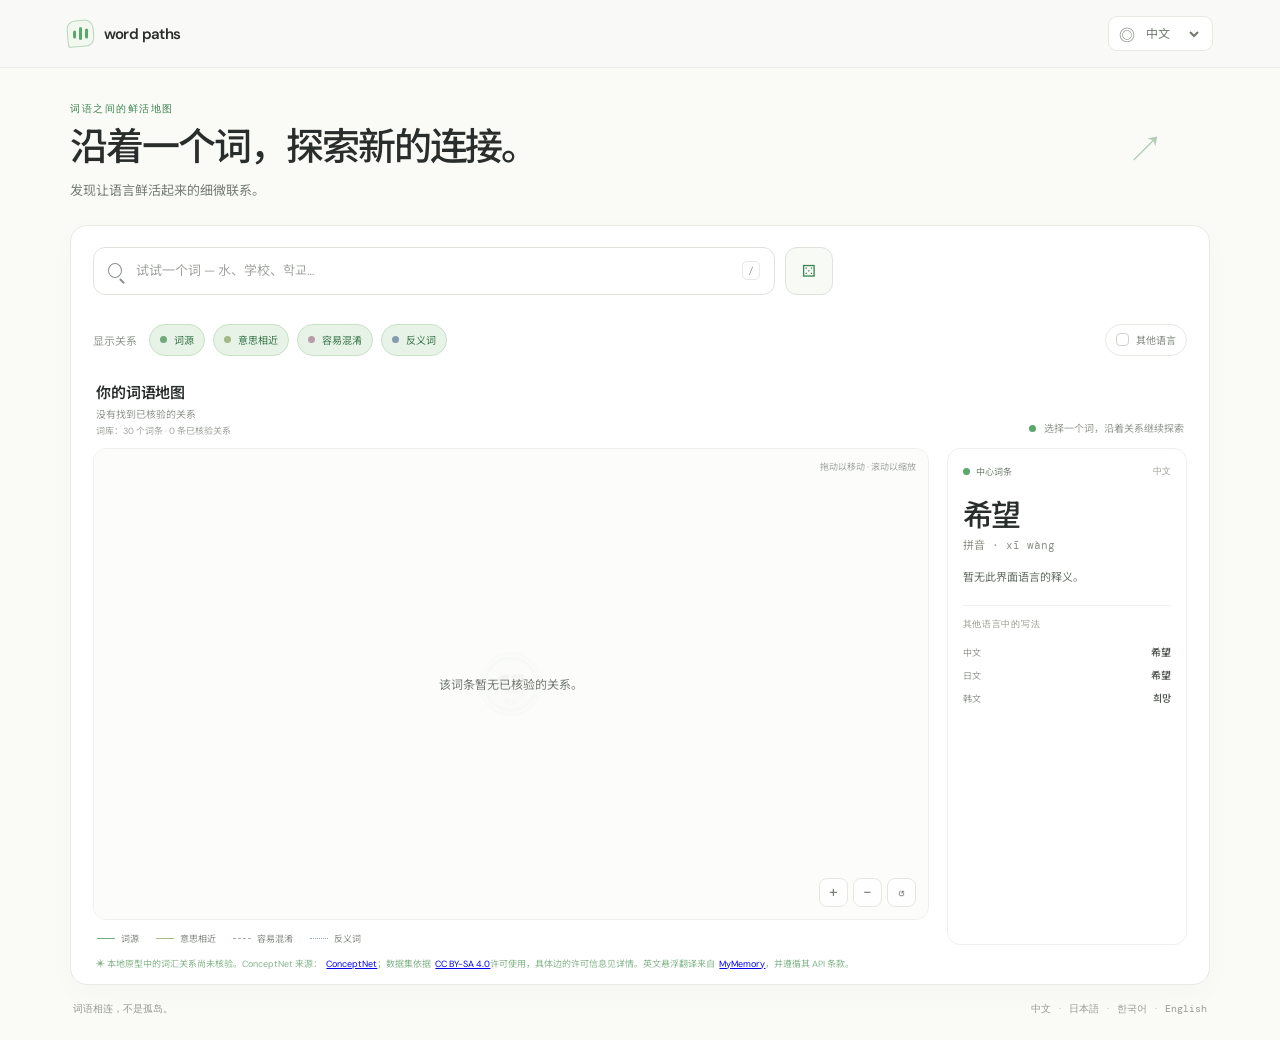
==== word-paths/index.html @ 4e53d181 "feat add demo relationships and enhance development graph functionality" ====
<!doctype html>
<!-- 此文件是 Word Paths 单页应用的 HTML 入口和主界面结构。 -->
<html lang="zh-CN">
  <head>
    <meta charset="utf-8">
    <meta name="viewport" content="width=device-width, initial-scale=1">
    <meta name="theme-color" content="#fafaf7">
    <meta name="description" content="探索中文、日文和韩文词汇之间的关系。">
    <title>Word Paths — 词语关系地图</title>
    <link rel="preconnect" href="https://fonts.googleapis.com">
    <link rel="preconnect" href="https://fonts.gstatic.com" crossorigin>
    <link href="https://fonts.googleapis.com/css2?family=DM+Sans:wght@400;500;600;700&family=DM+Mono:wght@400;500&family=Noto+Sans+JP:wght@400;500;600&family=Noto+Sans+KR:wght@400;500;600&family=Noto+Sans+SC:wght@400;500;600&display=swap" rel="stylesheet">
    <link rel="stylesheet" href="css/styles.css">
    <link rel="stylesheet" href="css/animations.css">
    <script type="module" src="js/app.js"></script>
  </head>
  <body>
    <header class="topbar">
      <a class="brand" href="./" aria-label="Word Paths 首页" data-i18n-attr="aria-label:brand.home">
        <span class="brand-mark" aria-hidden="true"><span></span><span></span><span></span></span>
        <span>word paths</span>
      </a>
      <label class="language-picker">
        <span class="sr-only" data-i18n="language.label">界面语言</span>
        <span class="language-globe" aria-hidden="true">◎</span>
        <select id="language">
          <option value="en">English</option>
          <option value="zh" selected>中文</option>
          <option value="ja">日本語</option>
          <option value="ko">한국어</option>
        </select>
      </label>
    </header>

    <main class="page-shell">
      <section class="welcome">
        <div>
          <p class="eyebrow" data-i18n="welcome.eyebrow">词语之间的鲜活地图</p>
          <h1 data-i18n="welcome.title">沿着一个词，探索新的连接。</h1>
          <p class="welcome-copy" data-i18n="welcome.copy">发现让语言鲜活起来的细微联系。</p>
        </div>
        <span class="welcome-mark" aria-hidden="true">↗</span>
      </section>

      <section class="explorer" aria-label="词汇探索" data-i18n-attr="aria-label:explorer.label">
        <p id="development-notice" class="development-notice" role="status" hidden></p>
        <div class="explorer-tools">
          <form id="search-form" class="search-row" role="search">
            <label class="search-box">
              <span class="search-icon" aria-hidden="true"></span>
              <span class="sr-only" data-i18n="search.label">搜索中文、日文和韩文词汇</span>
              <input id="search" type="search" placeholder="试试一个词 — 水、学校、학교…" data-i18n-attr="placeholder:search.placeholder" autocomplete="off" aria-controls="search-candidates" aria-autocomplete="list">
              <kbd>/</kbd>
            </label>
            <button class="random-button" id="random" type="button" aria-label="随机探索一个词" title="随机探索一个词" data-i18n-attr="aria-label:search.random" data-i18n-title="search.random">
              <span aria-hidden="true">⚄</span>
            </button>
          </form>
          <p id="search-message" class="search-message" aria-live="polite"></p>
          <div id="search-candidates" class="search-candidates" role="listbox" aria-label="匹配的词条" data-i18n-attr="aria-label:search.candidates" hidden></div>

          <div class="filter-row" role="group" aria-label="关系筛选" data-i18n-attr="aria-label:filters.label">
            <span class="filter-label" data-i18n="filters.label">显示关系</span>
            <button class="filter-chip" type="button" data-filter="origin" aria-pressed="true"><i class="filter-dot origin-dot"></i><span data-i18n="filter.origin">词源</span></button>
            <button class="filter-chip" type="button" data-filter="similar" aria-pressed="true"><i class="filter-dot similar-dot"></i><span data-i18n="filter.similar">意思相近</span></button>
            <button class="filter-chip" type="button" data-filter="confusable" aria-pressed="true"><i class="filter-dot confusable-dot"></i><span data-i18n="filter.confusable">容易混淆</span></button>
            <button class="filter-chip" type="button" data-filter="antonym" aria-pressed="true"><i class="filter-dot antonym-dot"></i><span data-i18n="filter.antonym">反义词</span></button>
            <button class="filter-chip other-filter" id="other-languages" type="button" aria-pressed="false"><span class="filter-check" aria-hidden="true"></span><span data-i18n="filter.otherLanguages">其他语言</span></button>
          </div>
        </div>

        <div class="graph-heading">
          <div>
            <h2 data-i18n="graph.title">你的词语地图</h2>
            <p id="result-count" aria-live="polite">正在加载词条…</p>
            <p id="dataset-stats" class="dataset-stats" aria-live="polite"></p>
          </div>
          <p class="graph-instruction"><span class="instruction-dot"></span> <span data-i18n="graph.instruction">选择一个词，沿着关系继续探索</span></p>
        </div>

        <div class="workspace">
          <div class="graph-column">
            <div class="graph-frame">
              <div id="graph" class="graph" role="region" aria-label="交互式词汇关系图" data-i18n-attr="aria-label:graph.label"></div>
              <div id="graph-message" class="graph-message" role="status" hidden></div>
              <div class="graph-controls" aria-label="关系图控制" data-i18n-attr="aria-label:graph.controls">
                <button id="zoom-in" type="button" aria-label="放大" data-i18n-attr="aria-label:graph.zoomIn">+</button>
                <button id="zoom-out" type="button" aria-label="缩小" data-i18n-attr="aria-label:graph.zoomOut">−</button>
                <button id="zoom-reset" type="button" aria-label="重置关系图视图" data-i18n-attr="aria-label:graph.reset">↺</button>
              </div>
              <span class="drag-hint" data-i18n="graph.dragHint">拖动以移动 · 滚动以缩放</span>
            </div>
            <div class="legend" aria-label="关系图例" data-i18n-attr="aria-label:legend.label">
              <span><i class="legend-line origin-line"></i><span data-i18n="filter.origin">词源</span></span>
              <span><i class="legend-line similar-line"></i><span data-i18n="filter.similar">意思相近</span></span>
              <span><i class="legend-line confusable-line"></i><span data-i18n="filter.confusable">容易混淆</span></span>
              <span><i class="legend-line antonym-line"></i><span data-i18n="filter.antonym">反义词</span></span>
            </div>
          </div>

          <aside class="details-panel" id="details" aria-live="polite" aria-label="词条详情" data-i18n-attr="aria-label:details.panel"></aside>
        </div>
        <p class="dataset-note"><span data-i18n="dataset.prefix">✳ 本地原型中的词汇关系尚未核验。ConceptNet 来源：</span><a href="https://conceptnet.io/" target="_blank" rel="noreferrer" data-i18n="dataset.conceptnet">ConceptNet</a><span data-i18n="dataset.licensePrefix">；数据集依据</span><a href="https://creativecommons.org/licenses/by-sa/4.0/" target="_blank" rel="noreferrer" data-i18n="dataset.license">CC BY-SA 4.0</a><span data-i18n="dataset.licenseSuffix">许可使用，具体边的许可信息见详情。英文悬浮翻译来自</span><a href="https://mymemory.translated.net/terms-and-conditions" target="_blank" rel="noreferrer" data-i18n="dataset.mymemory">MyMemory</a><span data-i18n="dataset.suffix">，并遵循其 API 条款。</span></p>
      </section>

      <footer class="page-footer">
        <span data-i18n="footer">词语相连，不是孤岛。</span>
        <span>中文 <i>·</i> 日本語 <i>·</i> 한국어 <i>·</i> English</span>
      </footer>
    </main>
  </body>
</html>
---- word-paths/css/styles.css ----
/* 此文件定义 Word Paths 界面布局、颜色、响应式样式和无障碍状态。 */
:root {
  color-scheme: light;
  --paper: #fafaf7;
  --surface: #fff;
  --ink: #292d2b;
  --muted: #858a84;
  --line: #e8e9e3;
  --green: #58a86b;
  --green-dark: #39844e;
  --pale-green: #e7f3e7;
  --gray: #e8e9e3;
  font-family: "DM Sans", "Noto Sans SC", "Noto Sans JP", "Noto Sans KR", sans-serif;
  font-synthesis: none;
}

* { box-sizing: border-box; }

body {
  min-width: 340px;
  margin: 0;
  background: var(--paper);
  color: var(--ink);
}

button, input, select { font: inherit; }
button, select { color: inherit; }
button { -webkit-tap-highlight-color: transparent; }

.topbar {
  height: 68px;
  padding: 0 max(5.2%, calc((100% - 1320px) / 2));
  display: flex;
  align-items: center;
  justify-content: space-between;
  border-bottom: 1px solid #edeee8;
  background: rgba(250, 250, 247, .88);
}

.brand {
  display: inline-flex;
  align-items: center;
  gap: 10px;
  color: var(--ink);
  text-decoration: none;
  font-size: 15px;
  font-weight: 600;
  letter-spacing: -.04em;
}

.brand-mark {
  position: relative;
  width: 27px;
  height: 27px;
  display: flex;
  align-items: center;
  justify-content: center;
  gap: 3px;
  border: 1px solid #b9d7bc;
  border-radius: 9px 9px 9px 3px;
  background: #f2f7f0;
  transform: rotate(-5deg);
}

.brand-mark span { width: 3px; border-radius: 4px; background: var(--green); transform: rotate(5deg); }
.brand-mark span:nth-child(1) { height: 8px; }
.brand-mark span:nth-child(2) { height: 13px; }
.brand-mark span:nth-child(3) { height: 10px; }

.language-picker {
  display: flex;
  height: 35px;
  align-items: center;
  gap: 7px;
  padding: 0 10px;
  border: 1px solid var(--line);
  border-radius: 9px;
  background: var(--surface);
  color: #727970;
}

.language-globe { font-size: 16px; }
.language-picker select { border: 0; outline: 0; background: transparent; font-size: 12px; cursor: pointer; }
.page-shell { width: min(1260px, 89%); margin: 0 auto; }

.welcome {
  display: flex;
  justify-content: space-between;
  align-items: center;
  padding: 34px 0 26px;
}

.eyebrow {
  margin: 0 0 9px;
  color: var(--green-dark);
  font: 500 10px "DM Mono", monospace;
  letter-spacing: .15em;
}

.welcome h1 {
  margin: 0;
  font-size: clamp(27px, 3.4vw, 38px);
  font-weight: 500;
  letter-spacing: -.055em;
  line-height: 1.2;
}

.welcome-copy { margin: 9px 0 0; color: #777e77; font-size: 13px; }
.welcome-mark { padding-right: 4%; color: #b4cdb5; font: 300 37px Georgia, serif; }

.explorer {
  padding: 21px 22px 14px;
  border: 1px solid #e9eae4;
  border-radius: 17px;
  background: var(--surface);
  box-shadow: 0 8px 30px rgba(40, 55, 42, .025);
}

.explorer-tools { max-width: 100%; }
.search-row { display: flex; max-width: 740px; gap: 10px; }
.search-box {
  display: flex;
  flex: 1;
  min-width: 0;
  height: 48px;
  align-items: center;
  gap: 12px;
  padding: 0 14px;
  border: 1px solid #dfe3dc;
  border-radius: 12px;
  background: #fff;
  transition: border-color .18s ease, box-shadow .18s ease;
}

.search-box:focus-within { border-color: #9fc8a4; box-shadow: 0 0 0 3px rgba(88, 168, 107, .09); }
.search-icon { width: 15px; height: 15px; position: relative; border: 1.7px solid #899189; border-radius: 50%; }
.search-icon::after { position: absolute; width: 6px; height: 1.7px; right: -5px; bottom: -3px; background: #899189; content: ""; transform: rotate(45deg); transform-origin: left center; }
.search-box input { width: 100%; min-width: 0; border: 0; outline: 0; background: transparent; color: var(--ink); font-size: 13px; }
.search-box input::placeholder { color: #a1a59f; }
.search-box kbd { padding: 2px 5px; border: 1px solid #e7e9e3; border-radius: 5px; color: #969b93; font: 10px "DM Mono", monospace; }

.random-button {
  width: 48px;
  height: 48px;
  display: grid;
  flex: 0 0 48px;
  place-items: center;
  border: 1px solid #dfe3dc;
  border-radius: 12px;
  background: #f8faf6;
  color: var(--green-dark);
  cursor: pointer;
  font-size: 21px;
}

.random-button:hover { border-color: #abd2ad; background: #eff7ed; }
.random-button:active { transform: scale(.94); }
.search-message { min-height: 16px; margin: 5px 0 8px 3px; color: #777e77; font-size: 10px; }
.search-message.is-error { color: #a65a50; }
.search-candidates { max-width: 740px; display: grid; gap: 5px; margin: 0 0 10px; }
.search-candidates[hidden] { display: none; }
.search-candidate {
  display: flex;
  justify-content: space-between;
  align-items: center;
  gap: 14px;
  width: 100%;
  padding: 9px 12px;
  border: 1px solid #e8e9e3;
  border-radius: 9px;
  background: #fff;
  text-align: left;
  cursor: pointer;
}
.search-candidate:hover, .search-candidate:focus-visible { border-color: #abd2ad; background: #f7fbf5; }
.search-candidate-word { color: var(--ink); font-size: 13px; }
.search-candidate-language { color: #777e77; font-size: 11px; }

.filter-row { display: flex; flex-wrap: wrap; align-items: center; gap: 8px; }
.filter-label { margin-right: 4px; color: #92978f; font-size: 11px; }
.filter-chip {
  min-height: 32px;
  display: inline-flex;
  align-items: center;
  gap: 7px;
  padding: 0 10px;
  border: 1px solid #e8e9e3;
  border-radius: 20px;
  background: #fff;
  color: #717871;
  cursor: pointer;
  font-size: 10px;
  transition: color .16s ease, background .16s ease, border-color .16s ease, transform .16s ease;
}

.filter-chip:hover { border-color: #cddbcf; }
.filter-chip:active { transform: scale(.97); }
.filter-chip[aria-pressed="true"] { border-color: #c8e1c9; background: var(--pale-green); color: #39764a; }
.filter-dot { width: 7px; height: 7px; border-radius: 50%; }
.origin-dot { background: #70a97b; }
.similar-dot { background: #a5b985; }
.confusable-dot { background: #b99ca8; }
.antonym-dot { background: #839bb5; }
.other-filter { margin-left: auto; color: #858b83; }
.filter-check { width: 13px; height: 13px; border: 1px solid #cfd4cc; border-radius: 4px; background: white; }
.other-filter[aria-pressed="true"] .filter-check { border-color: var(--green); background: var(--green); box-shadow: inset 0 0 0 3px white; }

.graph-heading { display: flex; justify-content: space-between; align-items: end; margin: 25px 3px 11px; }
.graph-heading h2 { margin: 0 0 3px; font-size: 15px; font-weight: 600; letter-spacing: -.02em; }
.graph-heading p { margin: 0; color: #92978f; font-size: 10px; }
.graph-heading .dataset-stats { margin-top: 3px; color: #a0a59e; font-size: 9px; }
.development-notice {
  margin: 0 0 12px;
  padding: 9px 12px;
  border: 1px solid #e6c982;
  border-radius: 8px;
  background: #fff8e6;
  color: #765a16;
  font-size: 12px;
}
.graph-instruction { padding-bottom: 2px; }
.instruction-dot { width: 7px; height: 7px; display: inline-block; margin-right: 5px; border-radius: 50%; background: var(--green); }

.workspace { display: grid; grid-template-columns: minmax(0, 1fr) 240px; gap: 18px; }
.graph-column { min-width: 0; }
.graph-frame {
  position: relative;
  min-height: 470px;
  overflow: hidden;
  border: 1px solid #eff0eb;
  border-radius: 13px;
  background-color: #fcfcfa;
  background-image: radial-gradient(#e5e8e1 .7px, transparent .7px);
  background-size: 21px 21px;
}

.graph { width: 100%; height: 470px; }
.graph svg { width: 100%; height: 100%; display: block; overflow: hidden; touch-action: none; }
.graph-content { transform-origin: 0 0; }
.graph-edge { fill: none; stroke: #d0d8cf; stroke-width: 1.5; vector-effect: non-scaling-stroke; }
.graph-edge.edge-origin { stroke: #78ad81; }
.graph-edge.edge-similar { stroke: #a9ba8e; }
.graph-edge.edge-confusable { stroke: #bba6af; stroke-dasharray: 4 4; }
.graph-edge.edge-antonym { stroke: #92a6ba; stroke-dasharray: 2 4; }
.graph-edge.edge-unclassified { stroke: #92978f; stroke-dasharray: 1 4; }
.graph-edge.is-active { stroke: #58a86b; stroke-width: 2.4; }
.edge-label { fill: #929990; font: 11px "DM Sans", "Noto Sans SC", sans-serif; text-anchor: middle; }
.graph-node { cursor: pointer; outline: none; }
.node-halo { fill: transparent; stroke: transparent; stroke-width: 1.5; }
.node-core { fill: #fff; stroke: #d9ded7; stroke-width: 1.3; }
.graph-node.is-center .node-core { fill: var(--pale-green); stroke: #75b480; stroke-width: 1.7; }
.graph-node:hover .node-halo, .graph-node.is-connected .node-halo { fill: rgba(88, 168, 107, .07); stroke: #bfd7bf; }
.graph-node.is-center .node-halo { fill: rgba(88, 168, 107, .11); stroke: #abd0ac; }
.graph-node:focus-visible .node-halo { stroke: #58a86b; stroke-width: 2; }
.node-label { fill: #303631; font: 500 17px "DM Sans", "Noto Sans SC", "Noto Sans JP", "Noto Sans KR", sans-serif; text-anchor: middle; dominant-baseline: central; pointer-events: none; }
.node-pinyin { fill: #858e84; font: 11px "DM Sans", sans-serif; text-anchor: middle; pointer-events: none; }
.node-language { fill: #858e84; font: 8px "DM Sans", "Noto Sans SC", "Noto Sans JP", "Noto Sans KR", sans-serif; text-anchor: middle; pointer-events: none; }
.node-alternates { font-size: 8px; }
.node-center-dot { fill: #58a86b; }
.graph-node.is-dimmed { opacity: .3; }
.legend { display: flex; flex-wrap: wrap; gap: 17px; padding: 12px 4px 0; color: #838981; font-size: 9px; }
.legend span { display: inline-flex; align-items: center; gap: 6px; }
.legend-line { width: 18px; height: 0; border-top: 1.5px solid #d0d8cf; }
.origin-line { border-color: #78ad81; }
.similar-line { border-color: #a9ba8e; }
.confusable-line { border-color: #bba6af; border-top-style: dashed; }
.antonym-line { border-color: #92a6ba; border-top-style: dotted; }

.graph-controls { position: absolute; right: 12px; bottom: 12px; display: flex; gap: 5px; }
.graph-controls button { width: 29px; height: 29px; border: 1px solid #e5e8e1; border-radius: 8px; background: rgba(255,255,255,.94); color: #747c73; cursor: pointer; font-size: 16px; line-height: 1; }
.graph-controls button:hover { border-color: #bfd6c0; color: var(--green-dark); }
.graph-controls button:last-child { font-size: 14px; }
.drag-hint { position: absolute; right: 12px; top: 11px; color: #a2a79f; font-size: 9px; pointer-events: none; }

.details-panel { min-width: 0; padding: 16px 15px; border: 1px solid #eff0eb; border-radius: 13px; background: #fff; }
.detail-topline { display: flex; justify-content: space-between; align-items: center; gap: 8px; }
.detail-type { display: inline-flex; align-items: center; gap: 6px; color: #718074; font-size: 9px; }
.detail-type i { width: 7px; height: 7px; border-radius: 50%; background: var(--green); }
.detail-language { color: #9a9e97; font: 9px "DM Mono", monospace; }
.detail-word { margin: 20px 0 2px; font-size: 30px; font-weight: 500; letter-spacing: -.045em; line-height: 1.2; overflow-wrap: anywhere; }
.detail-reading { margin: 0; color: #8b9188; font: 11px "DM Mono", "Noto Sans SC", sans-serif; }
.detail-pos { margin: 8px 0 0; color: #858b83; font-size: 10px; }
.detail-meaning { margin: 16px 0 18px; color: #656d65; font-size: 11px; line-height: 1.75; }
.detail-section { padding: 12px 0; border-top: 1px solid #eff0eb; }
.detail-section h3 { margin: 0 0 9px; color: #92978e; font: 500 9px "DM Mono", monospace; letter-spacing: .08em; text-transform: uppercase; }
.translation-row { display: flex; justify-content: space-between; align-items: baseline; gap: 8px; padding: 4px 0; color: #92978e; font-size: 9px; }
.translation-row strong { color: #4b524c; font-size: 10px; font-weight: 500; text-align: right; }
.translation-reading { display: block; margin-top: 2px; color: #9a9f98; font: 9px "DM Mono", sans-serif; }
.relation-copy { margin: 0; color: #686f68; font-size: 10px; line-height: 1.7; }
.relation-provenance { margin: 9px 0 0; color: #999e96; font-size: 9px; }
.detail-empty { padding: 18px 0; }
.detail-sparkle { width: 34px; height: 34px; display: grid; margin-bottom: 23px; place-items: center; border-radius: 50%; background: #f0f6ef; color: var(--green-dark); font-size: 17px; }
.detail-empty h2 { margin: 0 0 7px; font-size: 16px; font-weight: 500; }
.detail-empty p { margin: 0; color: #858b83; font-size: 10px; line-height: 1.7; }
.connection-list { display: flex; flex-wrap: wrap; gap: 5px; margin-top: 12px; }
.connection-chip { padding: 5px 7px; border: 1px solid #e7eae4; border-radius: 7px; background: white; cursor: pointer; font-size: 10px; }
.connection-chip:hover { border-color: #b9d6bc; background: #f4f8f2; }

.dataset-note { margin: 12px 3px 0; color: #9a9e97; font-size: 9px; }
.dataset-note span { margin-right: 4px; color: #85b58c; }
.page-footer { display: flex; justify-content: space-between; padding: 17px 3px 24px; color: #969b93; font: 10px "DM Mono", monospace; }
.page-footer i { color: #c1c7bf; font-style: normal; }
.graph-message { position: absolute; inset: 0; display: grid; place-items: center; padding: 20px; background: rgba(252, 252, 250, .94); color: #747c73; font-size: 12px; text-align: center; pointer-events: none; }
.graph-message[hidden] { display: none; }
.sr-only { position: absolute; width: 1px; height: 1px; padding: 0; overflow: hidden; clip: rect(0, 0, 0, 0); white-space: nowrap; clip-path: inset(50%); }

@media (max-width: 900px) {
  .page-shell { width: 93%; }
  .workspace { grid-template-columns: minmax(0, 1fr) 215px; gap: 12px; }
  .explorer { padding-right: 16px; padding-left: 16px; }
  .graph-frame, .graph { height: 430px; min-height: 430px; }
  .filter-label { width: 100%; }
  .other-filter { margin-left: 0; }
}

@media (max-width: 680px) {
  .topbar { height: 60px; padding: 0 5%; }
  .page-shell { width: 92%; }
  .welcome { padding: 29px 0 21px; }
  .welcome h1 { max-width: 340px; line-height: 1.18; }
  .welcome-copy { max-width: 340px; font-size: 12px; line-height: 1.6; }
  .welcome-mark { padding-right: 1%; }
  .explorer { padding: 14px 11px 13px; border-radius: 14px; }
  .filter-row { gap: 6px; }
  .filter-chip { min-height: 30px; padding: 0 8px; font-size: 9px; }
  .filter-label { margin-bottom: 2px; }
  .graph-heading { margin-top: 21px; }
  .graph-instruction { display: none; }
  .workspace { grid-template-columns: 1fr; gap: 11px; }
  .graph-frame, .graph { height: 390px; min-height: 390px; }
  .graph-frame { overflow-x: auto; }
  .graph svg { min-width: 600px; }
  .details-panel { padding: 14px; }
  .detail-word { margin-top: 13px; }
  .detail-empty { display: flex; align-items: center; gap: 12px; padding: 2px 0; }
  .detail-sparkle { flex: 0 0 34px; margin: 0; }
  .detail-empty h2 { font-size: 14px; }
  .page-footer { gap: 8px; font-size: 8px; }
}

@media (prefers-reduced-motion: reduce) {
  *, *::before, *::after { scroll-behavior: auto !important; animation-duration: .01ms !important; animation-iteration-count: 1 !important; transition-duration: .01ms !important; }
}
---- word-paths/css/animations.css ----
/* 此文件定义词汇关系图节点、连线和交互控件的轻量动画。 */
.graph-node, .graph-edge, .filter-chip, .random-button, .graph-controls button, .connection-chip {
  transition: opacity .22s ease, transform .22s cubic-bezier(.2, .75, .25, 1.2), stroke .22s ease, stroke-width .22s ease, background-color .18s ease, border-color .18s ease;
}

.graph-edge { stroke-dasharray: 500; stroke-dashoffset: 500; animation: draw-path .65s cubic-bezier(.25, .75, .25, 1) forwards; }
.graph-node { animation: arrive .38s ease both; }
.graph-node .node-core { animation: node-scale .38s cubic-bezier(.2, .8, .25, 1.15) both; }
.graph-node:nth-of-type(2) { animation-delay: .025s; }
.graph-node:nth-of-type(3) { animation-delay: .05s; }
.graph-node:nth-of-type(4) { animation-delay: .075s; }
.graph-node:nth-of-type(5) { animation-delay: .1s; }
.graph-node:nth-of-type(6) { animation-delay: .125s; }
.graph-node:nth-of-type(7) { animation-delay: .15s; }
.graph-node:nth-of-type(8) { animation-delay: .175s; }
.graph-node.is-center .node-core { animation: settle .46s cubic-bezier(.2, .8, .25, 1.2) both; }
.graph-node:hover .node-core { transform: scale(1.06); transform-box: fill-box; transform-origin: center; }

@keyframes draw-path {
  to { stroke-dashoffset: 0; }
}

@keyframes arrive {
  from { opacity: 0; }
  to { opacity: 1; }
}

@keyframes settle {
  0% { transform: scale(.92); transform-box: fill-box; transform-origin: center; }
  64% { transform: scale(1.1); transform-box: fill-box; transform-origin: center; }
  100% { transform: scale(1); transform-box: fill-box; transform-origin: center; }
}

@keyframes node-scale {
  from { transform: scale(.82); transform-box: fill-box; transform-origin: center; }
  to { transform: scale(1); transform-box: fill-box; transform-origin: center; }
}

.random-button:active { transform: scale(.94) rotate(-8deg); }
.filter-chip:active { transform: scale(.97); }
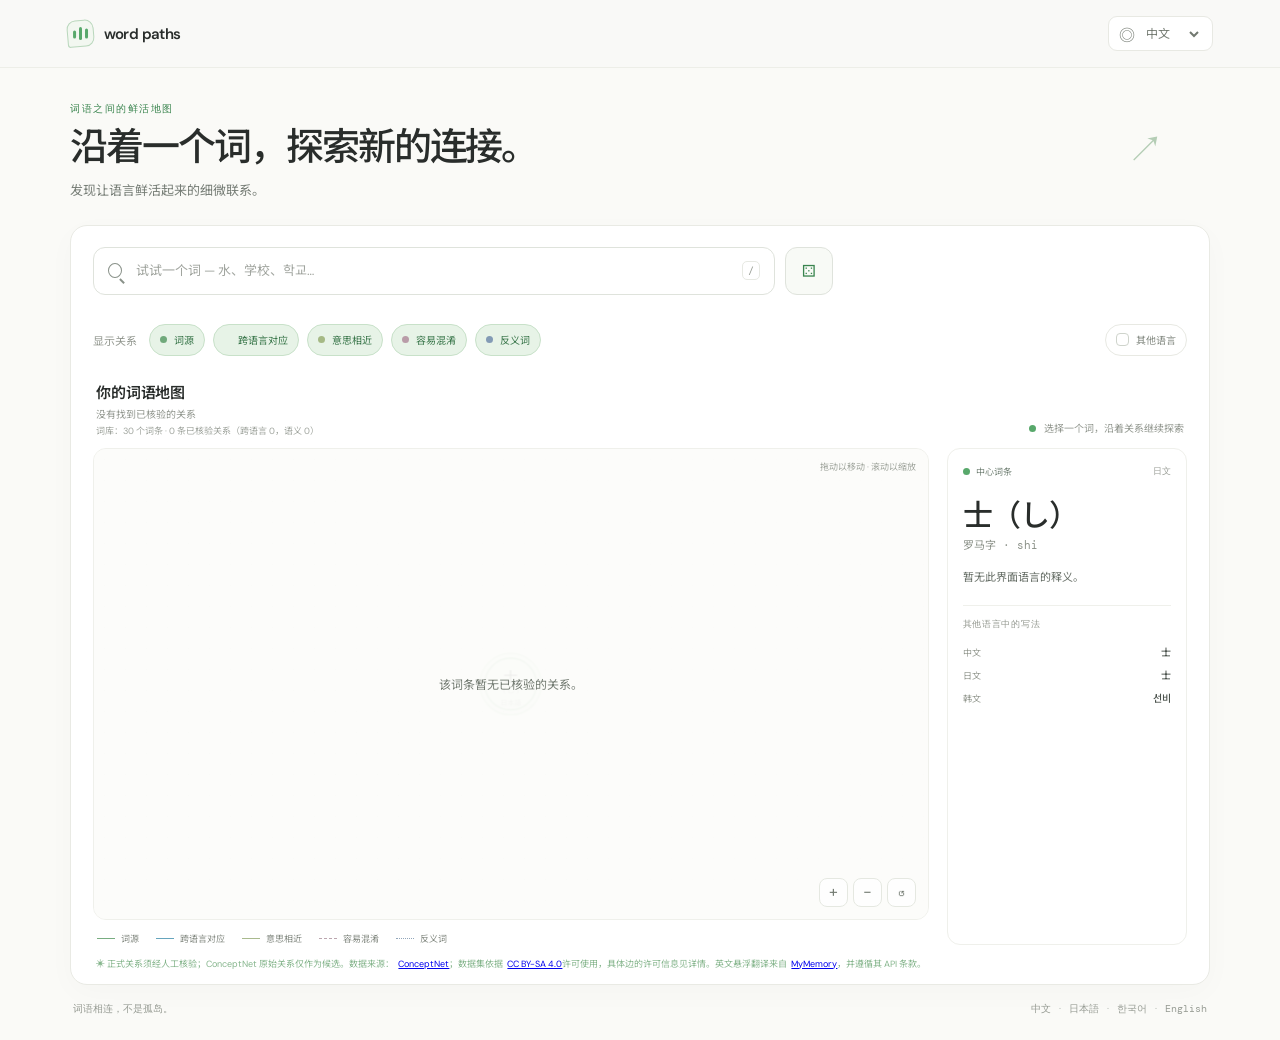
==== commit 503ce079: "feat: add cross-language equivalent relationship type and update UI - Introduced a new relationship " ====
--- a/word-paths/index.html
+++ b/word-paths/index.html
@@ -62,6 +62,7 @@
           <div class="filter-row" role="group" aria-label="关系筛选" data-i18n-attr="aria-label:filters.label">
             <span class="filter-label" data-i18n="filters.label">显示关系</span>
             <button class="filter-chip" type="button" data-filter="origin" aria-pressed="true"><i class="filter-dot origin-dot"></i><span data-i18n="filter.origin">词源</span></button>
+            <button class="filter-chip" type="button" data-filter="equivalent" aria-pressed="true"><i class="filter-dot equivalent-dot"></i><span data-i18n="filter.equivalent">跨语言对应</span></button>
             <button class="filter-chip" type="button" data-filter="similar" aria-pressed="true"><i class="filter-dot similar-dot"></i><span data-i18n="filter.similar">意思相近</span></button>
             <button class="filter-chip" type="button" data-filter="confusable" aria-pressed="true"><i class="filter-dot confusable-dot"></i><span data-i18n="filter.confusable">容易混淆</span></button>
             <button class="filter-chip" type="button" data-filter="antonym" aria-pressed="true"><i class="filter-dot antonym-dot"></i><span data-i18n="filter.antonym">反义词</span></button>
@@ -92,6 +93,7 @@
             </div>
             <div class="legend" aria-label="关系图例" data-i18n-attr="aria-label:legend.label">
               <span><i class="legend-line origin-line"></i><span data-i18n="filter.origin">词源</span></span>
+              <span><i class="legend-line equivalent-line"></i><span data-i18n="filter.equivalent">跨语言对应</span></span>
               <span><i class="legend-line similar-line"></i><span data-i18n="filter.similar">意思相近</span></span>
               <span><i class="legend-line confusable-line"></i><span data-i18n="filter.confusable">容易混淆</span></span>
               <span><i class="legend-line antonym-line"></i><span data-i18n="filter.antonym">反义词</span></span>
--- a/word-paths/css/styles.css
+++ b/word-paths/css/styles.css
@@ -239,6 +239,7 @@
 .graph-content { transform-origin: 0 0; }
 .graph-edge { fill: none; stroke: #d0d8cf; stroke-width: 1.5; vector-effect: non-scaling-stroke; }
 .graph-edge.edge-origin { stroke: #78ad81; }
+.graph-edge.edge-equivalent { stroke: #66a5bd; }
 .graph-edge.edge-similar { stroke: #a9ba8e; }
 .graph-edge.edge-confusable { stroke: #bba6af; stroke-dasharray: 4 4; }
 .graph-edge.edge-antonym { stroke: #92a6ba; stroke-dasharray: 2 4; }
@@ -262,6 +263,7 @@
 .legend span { display: inline-flex; align-items: center; gap: 6px; }
 .legend-line { width: 18px; height: 0; border-top: 1.5px solid #d0d8cf; }
 .origin-line { border-color: #78ad81; }
+.equivalent-line { border-color: #66a5bd; }
 .similar-line { border-color: #a9ba8e; }
 .confusable-line { border-color: #bba6af; border-top-style: dashed; }
 .antonym-line { border-color: #92a6ba; border-top-style: dotted; }
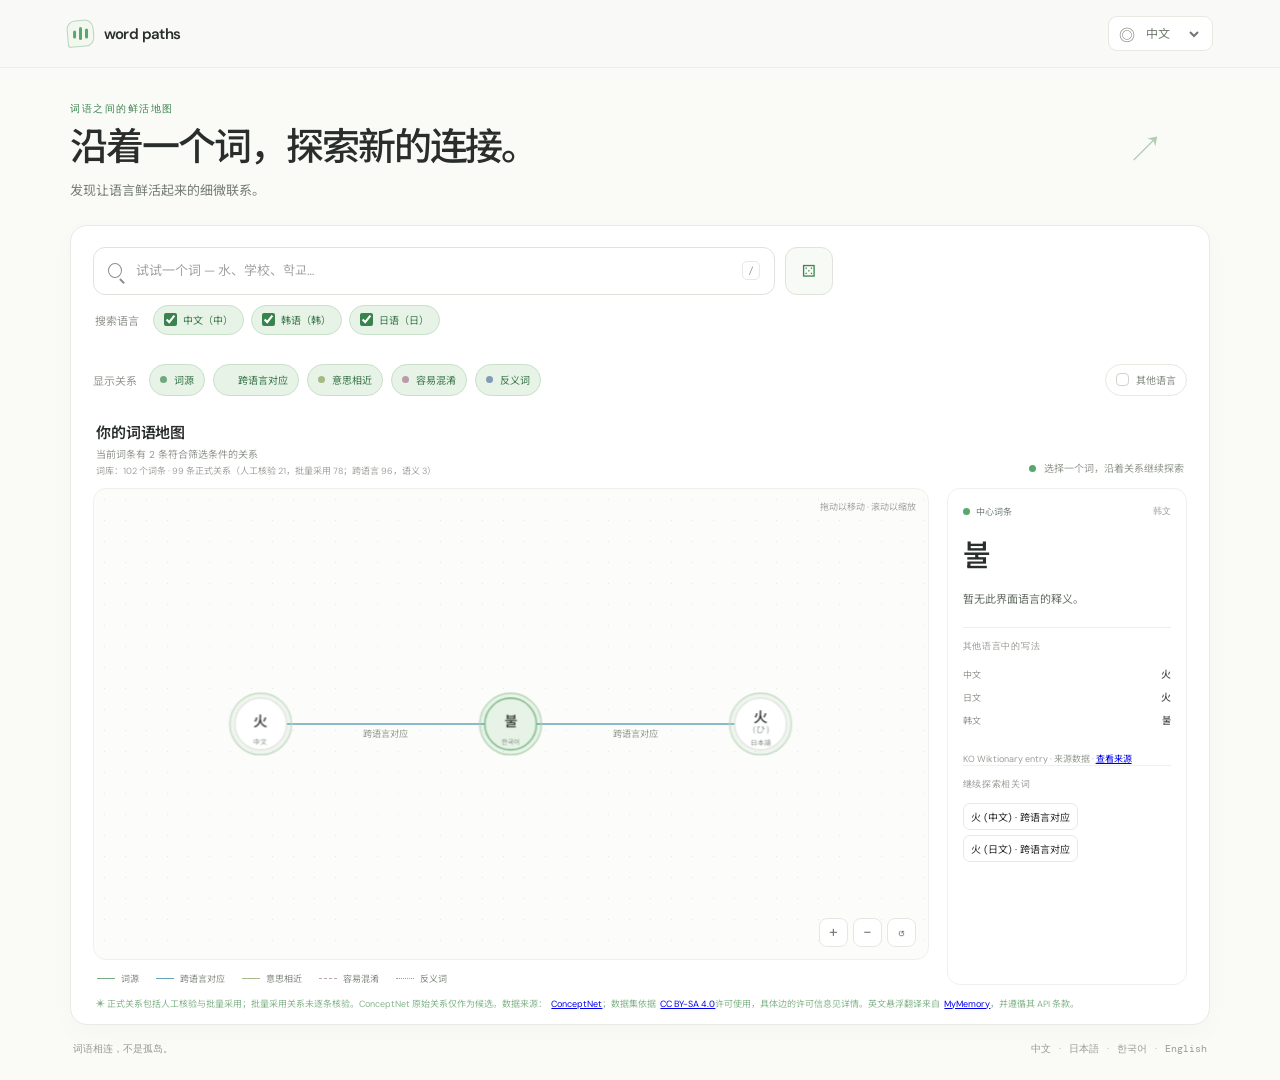
==== commit d7cb9f81: "feat: add multi-language search options and improve relationship verification - Introduced a new fie" ====
--- a/word-paths/index.html
+++ b/word-paths/index.html
@@ -56,6 +56,24 @@
               <span aria-hidden="true">⚄</span>
             </button>
           </form>
+          <fieldset id="search-languages" class="search-language-row">
+            <legend data-i18n="search.languages">搜索语言</legend>
+            <label class="search-language-option is-selected" data-search-language-option="zh">
+              <input type="checkbox" value="zh" checked>
+              <span data-i18n="search.language.zh">中文（中）</span>
+              <span class="search-language-lock" data-i18n="search.languageLocked" hidden>当前</span>
+            </label>
+            <label class="search-language-option is-selected" data-search-language-option="ko">
+              <input type="checkbox" value="ko" checked>
+              <span data-i18n="search.language.ko">韩语（韩）</span>
+              <span class="search-language-lock" data-i18n="search.languageLocked" hidden>当前</span>
+            </label>
+            <label class="search-language-option is-selected" data-search-language-option="ja">
+              <input type="checkbox" value="ja" checked>
+              <span data-i18n="search.language.ja">日语（日）</span>
+              <span class="search-language-lock" data-i18n="search.languageLocked" hidden>当前</span>
+            </label>
+          </fieldset>
           <p id="search-message" class="search-message" aria-live="polite"></p>
           <div id="search-candidates" class="search-candidates" role="listbox" aria-label="匹配的词条" data-i18n-attr="aria-label:search.candidates" hidden></div>
 
--- a/word-paths/css/styles.css
+++ b/word-paths/css/styles.css
@@ -138,6 +138,44 @@
 .search-box input { width: 100%; min-width: 0; border: 0; outline: 0; background: transparent; color: var(--ink); font-size: 13px; }
 .search-box input::placeholder { color: #a1a59f; }
 .search-box kbd { padding: 2px 5px; border: 1px solid #e7e9e3; border-radius: 5px; color: #969b93; font: 10px "DM Mono", monospace; }
+
+.search-language-row {
+  display: flex;
+  flex-wrap: wrap;
+  align-items: center;
+  gap: 7px;
+  margin: 10px 0 0;
+  padding: 0;
+  border: 0;
+}
+.search-language-row legend { float: left; margin-right: 5px; color: #92978f; font-size: 11px; }
+.search-language-option {
+  position: relative;
+  min-height: 30px;
+  display: inline-flex;
+  align-items: center;
+  gap: 6px;
+  padding: 0 10px;
+  border: 1px solid #e8e9e3;
+  border-radius: 18px;
+  background: #fff;
+  color: #717871;
+  cursor: pointer;
+  font-size: 10px;
+  transition: color .16s ease, background .16s ease, border-color .16s ease;
+}
+.search-language-option:hover { border-color: #cddbcf; }
+.search-language-option input {
+  width: 13px;
+  height: 13px;
+  margin: 0;
+  accent-color: var(--green-dark);
+}
+.search-language-option.is-selected { border-color: #c8e1c9; background: var(--pale-green); color: #39764a; }
+.search-language-option.is-locked { cursor: not-allowed; }
+.search-language-option input:focus-visible { outline: 2px solid var(--green-dark); outline-offset: 2px; }
+.search-language-option input:disabled { cursor: not-allowed; }
+.search-language-lock { color: #69836b; font-size: 9px; }
 
 .random-button {
   width: 48px;
@@ -323,6 +361,9 @@
   .welcome-copy { max-width: 340px; font-size: 12px; line-height: 1.6; }
   .welcome-mark { padding-right: 1%; }
   .explorer { padding: 14px 11px 13px; border-radius: 14px; }
+  .search-language-row { gap: 5px; }
+  .search-language-row legend { width: 100%; margin: 0 0 2px; }
+  .search-language-option { min-height: 30px; padding: 0 8px; }
   .filter-row { gap: 6px; }
   .filter-chip { min-height: 30px; padding: 0 8px; font-size: 9px; }
   .filter-label { margin-bottom: 2px; }
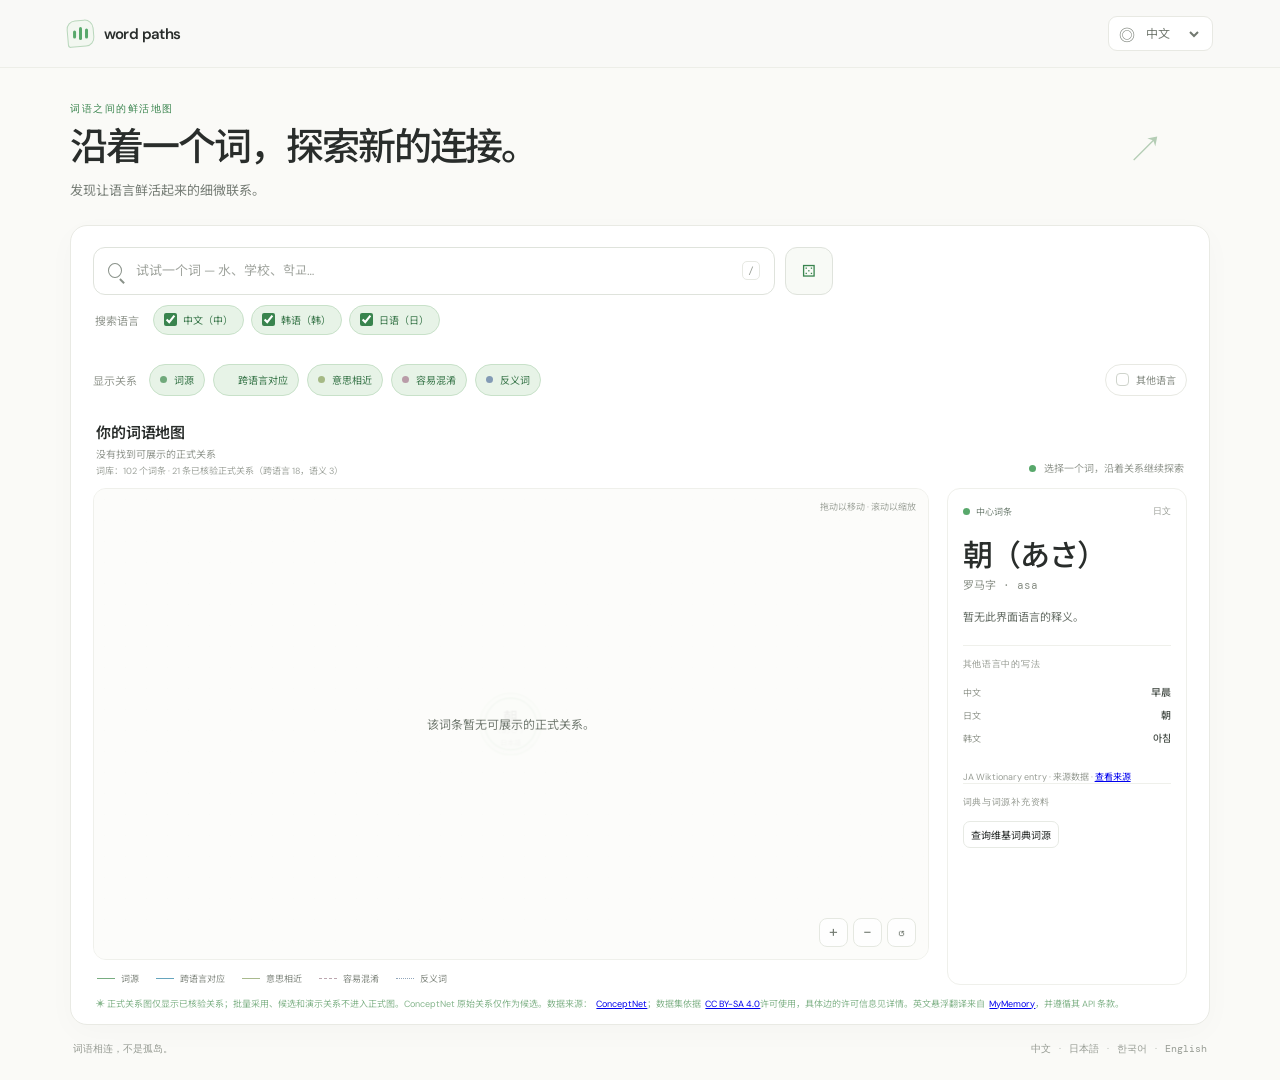
==== commit e14483df: "docs: refine Chinese search label" ====
--- a/word-paths/index.html
+++ b/word-paths/index.html
@@ -48,7 +48,7 @@
           <form id="search-form" class="search-row" role="search">
             <label class="search-box">
               <span class="search-icon" aria-hidden="true"></span>
-              <span class="sr-only" data-i18n="search.label">搜索中文、日文和韩文词汇</span>
+              <span class="sr-only" data-i18n="search.label">搜索中文、日文或韩文词汇</span>
               <input id="search" type="search" placeholder="试试一个词 — 水、学校、학교…" data-i18n-attr="placeholder:search.placeholder" autocomplete="off" aria-controls="search-candidates" aria-autocomplete="list">
               <kbd>/</kbd>
             </label>
--- a/word-paths/css/styles.css
+++ b/word-paths/css/styles.css
@@ -323,6 +323,12 @@
 .detail-meaning { margin: 16px 0 18px; color: #656d65; font-size: 11px; line-height: 1.75; }
 .detail-section { padding: 12px 0; border-top: 1px solid #eff0eb; }
 .detail-section h3 { margin: 0 0 9px; color: #92978e; font: 500 9px "DM Mono", monospace; letter-spacing: .08em; text-transform: uppercase; }
+.source-enrichment-title { margin: 10px 0 5px; color: #798078; font-size: 10px; font-weight: 500; }
+.source-enrichment-item { padding: 7px 0; border-top: 1px solid #f1f2ee; }
+.source-enrichment-text { white-space: pre-wrap; overflow-wrap: anywhere; }
+.source-enrichment-heading { margin: 8px 0 3px; color: #657369; font-size: 10px; font-weight: 500; }
+.source-enrichment-link { display: inline-block; margin-top: 5px; color: var(--green-dark); font-size: 9px; }
+.source-enrichment button:disabled { cursor: wait; opacity: .65; }
 .translation-row { display: flex; justify-content: space-between; align-items: baseline; gap: 8px; padding: 4px 0; color: #92978e; font-size: 9px; }
 .translation-row strong { color: #4b524c; font-size: 10px; font-weight: 500; text-align: right; }
 .translation-reading { display: block; margin-top: 2px; color: #9a9f98; font: 9px "DM Mono", sans-serif; }
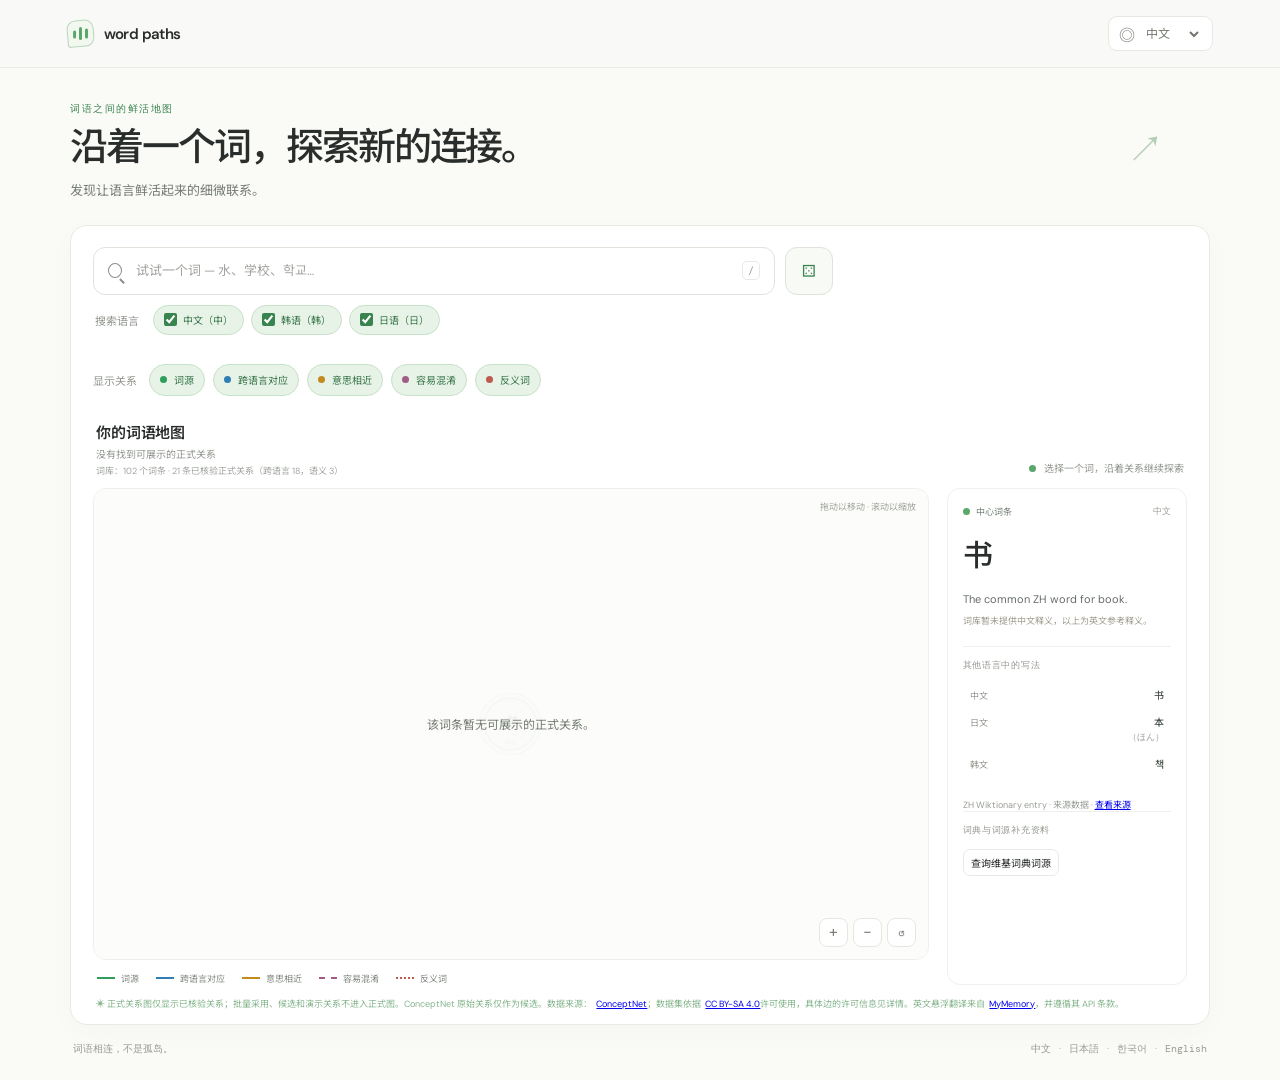
==== commit e16252eb: "feat: refine inline exploration, language filters, and graph motion" ====
--- a/word-paths/index.html
+++ b/word-paths/index.html
@@ -24,10 +24,10 @@
         <span class="sr-only" data-i18n="language.label">界面语言</span>
         <span class="language-globe" aria-hidden="true">◎</span>
         <select id="language">
+          <option value="zh" selected>中文</option>
           <option value="en">English</option>
-          <option value="zh" selected>中文</option>
+          <option value="ko">한국어</option>
           <option value="ja">日本語</option>
-          <option value="ko">한국어</option>
         </select>
       </label>
     </header>
@@ -84,7 +84,6 @@
             <button class="filter-chip" type="button" data-filter="similar" aria-pressed="true"><i class="filter-dot similar-dot"></i><span data-i18n="filter.similar">意思相近</span></button>
             <button class="filter-chip" type="button" data-filter="confusable" aria-pressed="true"><i class="filter-dot confusable-dot"></i><span data-i18n="filter.confusable">容易混淆</span></button>
             <button class="filter-chip" type="button" data-filter="antonym" aria-pressed="true"><i class="filter-dot antonym-dot"></i><span data-i18n="filter.antonym">反义词</span></button>
-            <button class="filter-chip other-filter" id="other-languages" type="button" aria-pressed="false"><span class="filter-check" aria-hidden="true"></span><span data-i18n="filter.otherLanguages">其他语言</span></button>
           </div>
         </div>
 
@@ -96,6 +95,11 @@
           </div>
           <p class="graph-instruction"><span class="instruction-dot"></span> <span data-i18n="graph.instruction">选择一个词，沿着关系继续探索</span></p>
         </div>
+
+        <nav class="trail" id="trail" aria-label="探索路径" data-i18n-attr="aria-label:trail.label" hidden>
+          <button class="trail-back" id="trail-back" type="button" aria-label="返回上一个词" title="返回上一个词" data-i18n-attr="aria-label:trail.back" data-i18n-title="trail.back">←</button>
+          <div class="trail-steps" id="trail-steps"></div>
+        </nav>
 
         <div class="workspace">
           <div class="graph-column">
--- a/word-paths/css/styles.css
+++ b/word-paths/css/styles.css
@@ -235,13 +235,11 @@
 .filter-chip:active { transform: scale(.97); }
 .filter-chip[aria-pressed="true"] { border-color: #c8e1c9; background: var(--pale-green); color: #39764a; }
 .filter-dot { width: 7px; height: 7px; border-radius: 50%; }
-.origin-dot { background: #70a97b; }
-.similar-dot { background: #a5b985; }
-.confusable-dot { background: #b99ca8; }
-.antonym-dot { background: #839bb5; }
-.other-filter { margin-left: auto; color: #858b83; }
-.filter-check { width: 13px; height: 13px; border: 1px solid #cfd4cc; border-radius: 4px; background: white; }
-.other-filter[aria-pressed="true"] .filter-check { border-color: var(--green); background: var(--green); box-shadow: inset 0 0 0 3px white; }
+.origin-dot { background: #2f9e5b; }
+.equivalent-dot { background: #2f7fb5; }
+.similar-dot { background: #c28a1f; }
+.confusable-dot { background: #a15c86; }
+.antonym-dot { background: #bf5a52; }
 
 .graph-heading { display: flex; justify-content: space-between; align-items: end; margin: 25px 3px 11px; }
 .graph-heading h2 { margin: 0 0 3px; font-size: 15px; font-weight: 600; letter-spacing: -.02em; }
@@ -259,6 +257,17 @@
 .graph-instruction { padding-bottom: 2px; }
 .instruction-dot { width: 7px; height: 7px; display: inline-block; margin-right: 5px; border-radius: 50%; background: var(--green); }
 
+.trail { display: flex; align-items: center; gap: 7px; margin: 0 3px 11px; padding: 7px 9px; border: 1px solid #eef0ea; border-radius: 10px; background: #fbfcf9; overflow-x: auto; }
+.trail[hidden] { display: none; }
+.trail-back { flex: 0 0 auto; width: 25px; height: 25px; display: grid; place-items: center; border: 1px solid #e3e7e0; border-radius: 7px; background: #fff; color: #6f7a71; cursor: pointer; font-size: 13px; }
+.trail-back:hover:not(:disabled) { border-color: #bcd7bd; color: var(--green-dark); }
+.trail-back:disabled { opacity: .45; cursor: default; }
+.trail-steps { display: flex; align-items: center; gap: 5px; min-width: 0; }
+.trail-step { flex: 0 0 auto; max-width: 170px; overflow: hidden; padding: 3px 7px; border: 1px solid transparent; border-radius: 7px; background: transparent; color: #6f786f; cursor: pointer; font-size: 11px; text-overflow: ellipsis; white-space: nowrap; }
+.trail-step:hover { border-color: #d6e7d6; background: #f2f8f0; color: #39764a; }
+.trail-step.is-current { border-color: #c8e1c9; background: var(--pale-green); color: #39764a; font-weight: 600; }
+.trail-sep { flex: 0 0 auto; color: #c4cac2; font-size: 10px; }
+
 .workspace { display: grid; grid-template-columns: minmax(0, 1fr) 240px; gap: 18px; }
 .graph-column { min-width: 0; }
 .graph-frame {
@@ -272,18 +281,17 @@
   background-size: 21px 21px;
 }
 
-.graph { width: 100%; height: 470px; }
-.graph svg { width: 100%; height: 100%; display: block; overflow: hidden; touch-action: none; }
+.graph { position: relative; width: 100%; height: 470px; }
+.graph svg { position: absolute; inset: 0; width: 100%; height: 100%; display: block; overflow: hidden; touch-action: none; }
 .graph-content { transform-origin: 0 0; }
-.graph-edge { fill: none; stroke: #d0d8cf; stroke-width: 1.5; vector-effect: non-scaling-stroke; }
-.graph-edge.edge-origin { stroke: #78ad81; }
-.graph-edge.edge-equivalent { stroke: #66a5bd; }
-.graph-edge.edge-similar { stroke: #a9ba8e; }
-.graph-edge.edge-confusable { stroke: #bba6af; stroke-dasharray: 4 4; }
-.graph-edge.edge-antonym { stroke: #92a6ba; stroke-dasharray: 2 4; }
-.graph-edge.edge-unclassified { stroke: #92978f; stroke-dasharray: 1 4; }
-.graph-edge.is-active { stroke: #58a86b; stroke-width: 2.4; }
-.edge-label { fill: #929990; font: 11px "DM Sans", "Noto Sans SC", sans-serif; text-anchor: middle; }
+.graph-edge { fill: none; stroke: #cbd3c9; stroke-width: 2.6; vector-effect: non-scaling-stroke; }
+.graph-edge.edge-origin { stroke: #2f9e5b; }
+.graph-edge.edge-equivalent { stroke: #2f7fb5; }
+.graph-edge.edge-similar { stroke: #c28a1f; }
+.graph-edge.edge-confusable { stroke: #a15c86; stroke-dasharray: 6 4; }
+.graph-edge.edge-antonym { stroke: #bf5a52; stroke-dasharray: 2 5; stroke-width: 2.9; }
+.graph-edge.edge-unclassified { stroke: #8a918a; stroke-dasharray: 1 4; }
+.graph-edge.is-active { stroke-width: 4.2; }
 .graph-node { cursor: pointer; outline: none; }
 .node-halo { fill: transparent; stroke: transparent; stroke-width: 1.5; }
 .node-core { fill: #fff; stroke: #d9ded7; stroke-width: 1.3; }
@@ -294,17 +302,17 @@
 .node-label { fill: #303631; font: 500 17px "DM Sans", "Noto Sans SC", "Noto Sans JP", "Noto Sans KR", sans-serif; text-anchor: middle; dominant-baseline: central; pointer-events: none; }
 .node-pinyin { fill: #858e84; font: 11px "DM Sans", sans-serif; text-anchor: middle; pointer-events: none; }
 .node-language { fill: #858e84; font: 8px "DM Sans", "Noto Sans SC", "Noto Sans JP", "Noto Sans KR", sans-serif; text-anchor: middle; pointer-events: none; }
-.node-alternates { font-size: 8px; }
+
 .node-center-dot { fill: #58a86b; }
 .graph-node.is-dimmed { opacity: .3; }
 .legend { display: flex; flex-wrap: wrap; gap: 17px; padding: 12px 4px 0; color: #838981; font-size: 9px; }
 .legend span { display: inline-flex; align-items: center; gap: 6px; }
-.legend-line { width: 18px; height: 0; border-top: 1.5px solid #d0d8cf; }
-.origin-line { border-color: #78ad81; }
-.equivalent-line { border-color: #66a5bd; }
-.similar-line { border-color: #a9ba8e; }
-.confusable-line { border-color: #bba6af; border-top-style: dashed; }
-.antonym-line { border-color: #92a6ba; border-top-style: dotted; }
+.legend-line { width: 18px; height: 0; border-top: 2.2px solid #cbd3c9; }
+.origin-line { border-color: #2f9e5b; }
+.equivalent-line { border-color: #2f7fb5; }
+.similar-line { border-color: #c28a1f; }
+.confusable-line { border-color: #a15c86; border-top-style: dashed; }
+.antonym-line { border-color: #bf5a52; border-top-style: dotted; }
 
 .graph-controls { position: absolute; right: 12px; bottom: 12px; display: flex; gap: 5px; }
 .graph-controls button { width: 29px; height: 29px; border: 1px solid #e5e8e1; border-radius: 8px; background: rgba(255,255,255,.94); color: #747c73; cursor: pointer; font-size: 16px; line-height: 1; }
@@ -321,6 +329,7 @@
 .detail-reading { margin: 0; color: #8b9188; font: 11px "DM Mono", "Noto Sans SC", sans-serif; }
 .detail-pos { margin: 8px 0 0; color: #858b83; font-size: 10px; }
 .detail-meaning { margin: 16px 0 18px; color: #656d65; font-size: 11px; line-height: 1.75; }
+.detail-meaning-note { display: block; margin-top: 5px; color: #a09c8e; font-size: 9px; line-height: 1.6; }
 .detail-section { padding: 12px 0; border-top: 1px solid #eff0eb; }
 .detail-section h3 { margin: 0 0 9px; color: #92978e; font: 500 9px "DM Mono", monospace; letter-spacing: .08em; text-transform: uppercase; }
 .source-enrichment-title { margin: 10px 0 5px; color: #798078; font-size: 10px; font-weight: 500; }
@@ -332,6 +341,11 @@
 .translation-row { display: flex; justify-content: space-between; align-items: baseline; gap: 8px; padding: 4px 0; color: #92978e; font-size: 9px; }
 .translation-row strong { color: #4b524c; font-size: 10px; font-weight: 500; text-align: right; }
 .translation-reading { display: block; margin-top: 2px; color: #9a9f98; font: 9px "DM Mono", sans-serif; }
+.translation-row.is-link { width: 100%; padding: 5px 6px; border: 1px solid transparent; border-radius: 7px; background: transparent; text-align: left; cursor: pointer; }
+.translation-row.is-link:hover, .translation-row.is-link:focus-visible { border-color: #d3e6d3; background: #f6faf4; }
+.translation-row.is-link.is-current { cursor: default; background: transparent; }
+.translation-unavailable { display: block; margin-top: 2px; color: #b1a69c; font: 9px "DM Mono", sans-serif; }
+.detail-language-hint { margin: 8px 0 0; padding: 7px 9px; border-radius: 7px; background: #fff8e8; color: #81632a; font-size: 9px; line-height: 1.6; }
 .relation-copy { margin: 0; color: #686f68; font-size: 10px; line-height: 1.7; }
 .relation-provenance { margin: 9px 0 0; color: #999e96; font-size: 9px; }
 .detail-empty { padding: 18px 0; }
@@ -356,7 +370,6 @@
   .explorer { padding-right: 16px; padding-left: 16px; }
   .graph-frame, .graph { height: 430px; min-height: 430px; }
   .filter-label { width: 100%; }
-  .other-filter { margin-left: 0; }
 }
 
 @media (max-width: 680px) {
--- a/word-paths/css/animations.css
+++ b/word-paths/css/animations.css
@@ -1,20 +1,53 @@
-/* 此文件定义词汇关系图节点、连线和交互控件的轻量动画。 */
-.graph-node, .graph-edge, .filter-chip, .random-button, .graph-controls button, .connection-chip {
+/* 此文件定义词汇关系图节点、连线和交互控件的轻量弹性动画。 */
+.graph-node, .graph-node .node-core, .graph-edge, .filter-chip, .random-button, .graph-controls button, .connection-chip {
   transition: opacity .22s ease, transform .22s cubic-bezier(.2, .75, .25, 1.2), stroke .22s ease, stroke-width .22s ease, background-color .18s ease, border-color .18s ease;
 }
 
-.graph-edge { stroke-dasharray: 500; stroke-dashoffset: 500; animation: draw-path .65s cubic-bezier(.25, .75, .25, 1) forwards; }
-.graph-node { animation: arrive .38s ease both; }
-.graph-node .node-core { animation: node-scale .38s cubic-bezier(.2, .8, .25, 1.15) both; }
-.graph-node:nth-of-type(2) { animation-delay: .025s; }
-.graph-node:nth-of-type(3) { animation-delay: .05s; }
-.graph-node:nth-of-type(4) { animation-delay: .075s; }
-.graph-node:nth-of-type(5) { animation-delay: .1s; }
-.graph-node:nth-of-type(6) { animation-delay: .125s; }
-.graph-node:nth-of-type(7) { animation-delay: .15s; }
-.graph-node:nth-of-type(8) { animation-delay: .175s; }
-.graph-node.is-center .node-core { animation: settle .46s cubic-bezier(.2, .8, .25, 1.2) both; }
-.graph-node:hover .node-core { transform: scale(1.06); transform-box: fill-box; transform-origin: center; }
+.graph-edge {
+  stroke-dasharray: 700;
+  stroke-dashoffset: 700;
+  animation: draw-path .6s cubic-bezier(.3, .1, .25, 1) forwards;
+  animation-delay: var(--edge-delay, 0s);
+}
+
+.graph-node {
+  animation: arrive .34s ease backwards;
+  animation-delay: var(--node-delay, 0ms);
+}
+
+.graph-node .node-core {
+  animation: node-pop .52s cubic-bezier(.2, 1.15, .3, 1.35) backwards;
+  animation-delay: var(--node-delay, 0ms);
+  transform-box: fill-box;
+  transform-origin: center;
+}
+
+.graph-node.is-center .node-core {
+  animation: center-settle .72s cubic-bezier(.2, 1.1, .3, 1.3) backwards;
+  animation-delay: 0ms;
+}
+
+.graph-node.is-connected .node-halo {
+  animation: halo-breathe 3.2s ease-in-out infinite;
+  animation-delay: var(--float-delay, 0s);
+}
+
+.graph-node:hover .node-core {
+  transform: scale(1.06);
+  transform-box: fill-box;
+  transform-origin: center;
+}
+
+.graph-node:active .node-core {
+  transform: scale(.94);
+  transform-box: fill-box;
+  transform-origin: center;
+}
+
+#graph svg.is-entering { animation: graph-enter .3s ease both; }
+#graph svg.is-leaving { animation: graph-leave .22s ease both; pointer-events: none; }
+
+.random-button.is-spinning { animation: dice-spin .42s cubic-bezier(.3, .8, .3, 1) both; }
 
 @keyframes draw-path {
   to { stroke-dashoffset: 0; }
@@ -25,16 +58,65 @@
   to { opacity: 1; }
 }
 
-@keyframes settle {
-  0% { transform: scale(.92); transform-box: fill-box; transform-origin: center; }
-  64% { transform: scale(1.1); transform-box: fill-box; transform-origin: center; }
-  100% { transform: scale(1); transform-box: fill-box; transform-origin: center; }
+@keyframes node-pop {
+  0% { opacity: 0; transform: scale(.4); }
+  60% { opacity: 1; transform: scale(1.08); }
+  80% { transform: scale(.97); }
+  100% { transform: scale(1); }
 }
 
-@keyframes node-scale {
-  from { transform: scale(.82); transform-box: fill-box; transform-origin: center; }
-  to { transform: scale(1); transform-box: fill-box; transform-origin: center; }
+@keyframes center-settle {
+  0% { transform: scale(.55); }
+  45% { transform: scale(1.12); }
+  70% { transform: scale(.94); }
+  85% { transform: scale(1.03); }
+  100% { transform: scale(1); }
 }
 
-.random-button:active { transform: scale(.94) rotate(-8deg); }
-.filter-chip:active { transform: scale(.97); }
+@keyframes halo-breathe {
+  0%, 100% { opacity: .55; }
+  50% { opacity: 1; }
+}
+
+@keyframes graph-enter {
+  from { opacity: 0; }
+  to { opacity: 1; }
+}
+
+@keyframes graph-leave {
+  to { opacity: 0; }
+}
+
+@keyframes dice-spin {
+  0% { transform: rotate(0deg) scale(1); }
+  55% { transform: rotate(300deg) scale(1.12); }
+  100% { transform: rotate(360deg) scale(1); }
+}
+
+.detail-card { animation: detail-in .26s ease both; }
+
+@keyframes detail-in {
+  from { opacity: 0; transform: translateY(5px); }
+  to { opacity: 1; transform: none; }
+}
+
+@media (prefers-reduced-motion: reduce) {
+  .graph-node,
+  .graph-node .node-core,
+  .graph-node.is-center .node-core,
+  .graph-node.is-connected .node-halo,
+  .graph-edge,
+  #graph svg.is-entering,
+  #graph svg.is-leaving,
+  .random-button.is-spinning,
+  .detail-card {
+    animation: none !important;
+  }
+  .graph-node .node-core,
+  .graph-node:hover .node-core {
+    transform: none !important;
+  }
+  .graph-edge {
+    stroke-dashoffset: 0 !important;
+  }
+}
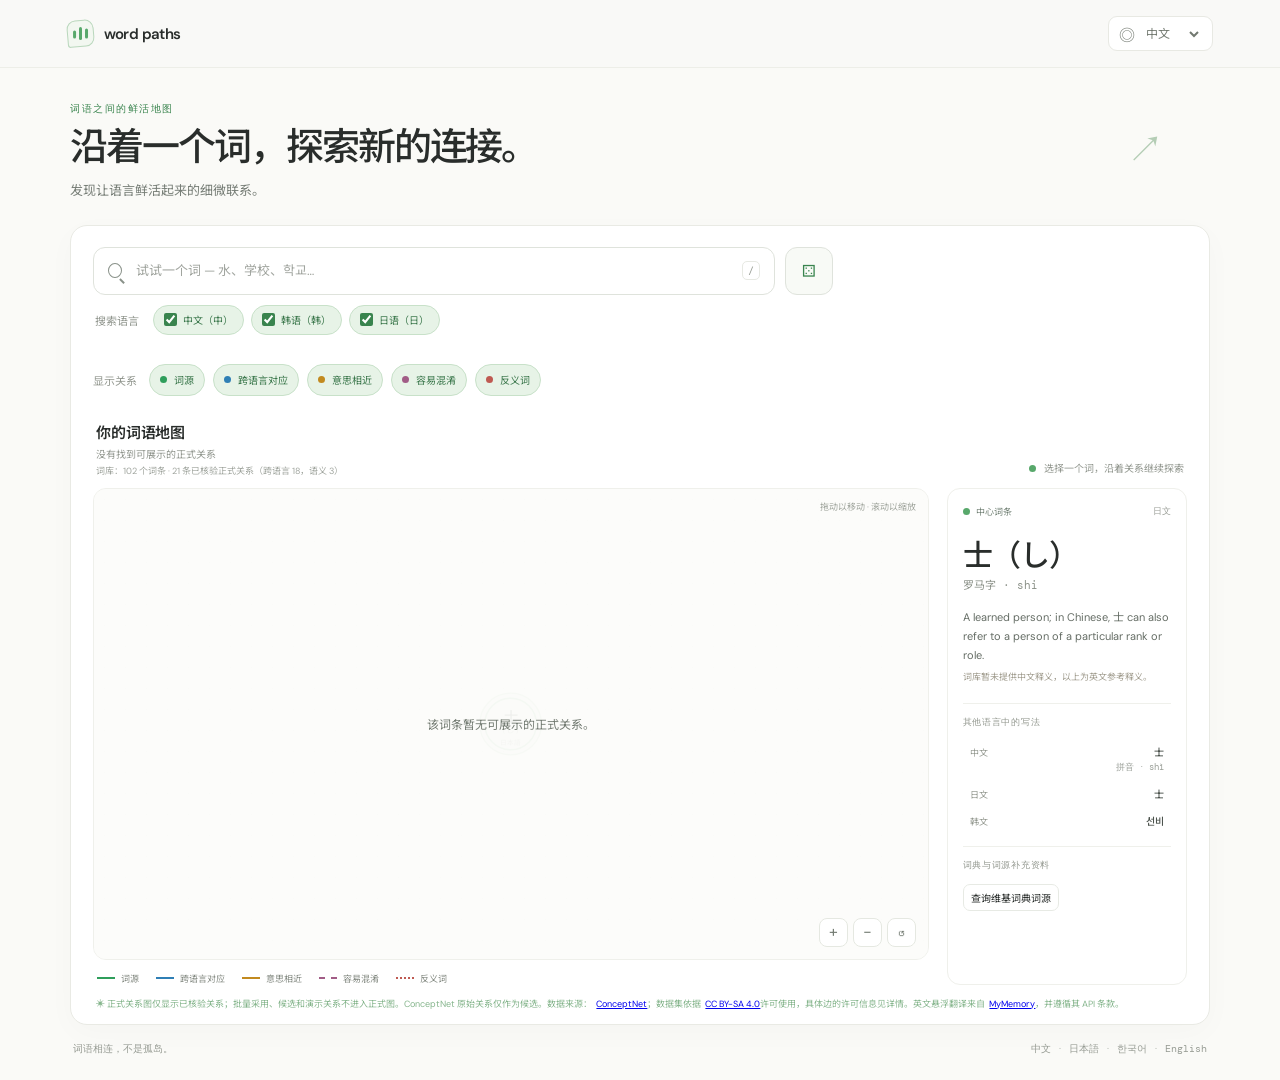
==== commit f9b7f88a: "feat: extend graph in place and preview words in a corner card" ====
--- a/word-paths/index.html
+++ b/word-paths/index.html
@@ -105,6 +105,7 @@
           <div class="graph-column">
             <div class="graph-frame">
               <div id="graph" class="graph" role="region" aria-label="交互式词汇关系图" data-i18n-attr="aria-label:graph.label"></div>
+              <div id="graph-peek" class="graph-peek" role="status" aria-live="polite" hidden></div>
               <div id="graph-message" class="graph-message" role="status" hidden></div>
               <div class="graph-controls" aria-label="关系图控制" data-i18n-attr="aria-label:graph.controls">
                 <button id="zoom-in" type="button" aria-label="放大" data-i18n-attr="aria-label:graph.zoomIn">+</button>
--- a/word-paths/css/styles.css
+++ b/word-paths/css/styles.css
@@ -292,7 +292,7 @@
 .graph-edge.edge-antonym { stroke: #bf5a52; stroke-dasharray: 2 5; stroke-width: 2.9; }
 .graph-edge.edge-unclassified { stroke: #8a918a; stroke-dasharray: 1 4; }
 .graph-edge.is-active { stroke-width: 4.2; }
-.graph-node { cursor: pointer; outline: none; }
+.graph-node { cursor: pointer; outline: none; transition: transform .5s cubic-bezier(.2, .8, .3, 1); }
 .node-halo { fill: transparent; stroke: transparent; stroke-width: 1.5; }
 .node-core { fill: #fff; stroke: #d9ded7; stroke-width: 1.3; }
 .graph-node.is-center .node-core { fill: var(--pale-green); stroke: #75b480; stroke-width: 1.7; }
@@ -319,6 +319,26 @@
 .graph-controls button:hover { border-color: #bfd6c0; color: var(--green-dark); }
 .graph-controls button:last-child { font-size: 14px; }
 .drag-hint { position: absolute; right: 12px; top: 11px; color: #a2a79f; font-size: 9px; pointer-events: none; }
+
+.graph-peek {
+  position: absolute;
+  top: 11px;
+  left: 12px;
+  z-index: 3;
+  width: min(238px, calc(100% - 112px));
+  padding: 10px 26px 10px 11px;
+  border: 1px solid #dfe6dc;
+  border-radius: 11px;
+  background: rgba(255, 255, 255, .97);
+  box-shadow: 0 8px 24px rgba(40, 55, 42, .12);
+}
+.graph-peek[hidden] { display: none; }
+.graph-peek-close { position: absolute; top: 4px; right: 5px; width: 21px; height: 21px; display: grid; place-items: center; border: 0; border-radius: 6px; background: transparent; color: #8d938b; cursor: pointer; font-size: 14px; line-height: 1; }
+.graph-peek-close:hover { background: #eef4ec; color: var(--green-dark); }
+.graph-peek-top { margin: 0 0 3px; color: #718074; font-size: 9px; letter-spacing: .02em; }
+.graph-peek-reading { margin: 0 0 4px; color: #92988f; font: 9px "DM Mono", sans-serif; }
+.graph-peek-meaning { margin: 0; color: #3c443d; font-size: 11px; line-height: 1.45; }
+.graph-peek-note { margin: 4px 0 0; color: #a2a79f; font-size: 9px; line-height: 1.4; }
 
 .details-panel { min-width: 0; padding: 16px 15px; border: 1px solid #eff0eb; border-radius: 13px; background: #fff; }
 .detail-topline { display: flex; justify-content: space-between; align-items: center; gap: 8px; }
--- a/word-paths/css/animations.css
+++ b/word-paths/css/animations.css
@@ -13,6 +13,7 @@
 .graph-node {
   animation: arrive .34s ease backwards;
   animation-delay: var(--node-delay, 0ms);
+  transition: transform .45s cubic-bezier(.2, .8, .3, 1), opacity .22s ease;
 }
 
 .graph-node .node-core {
@@ -116,6 +117,7 @@
   .graph-node:hover .node-core {
     transform: none !important;
   }
+  .graph-node { transition: none !important; }
   .graph-edge {
     stroke-dashoffset: 0 !important;
   }
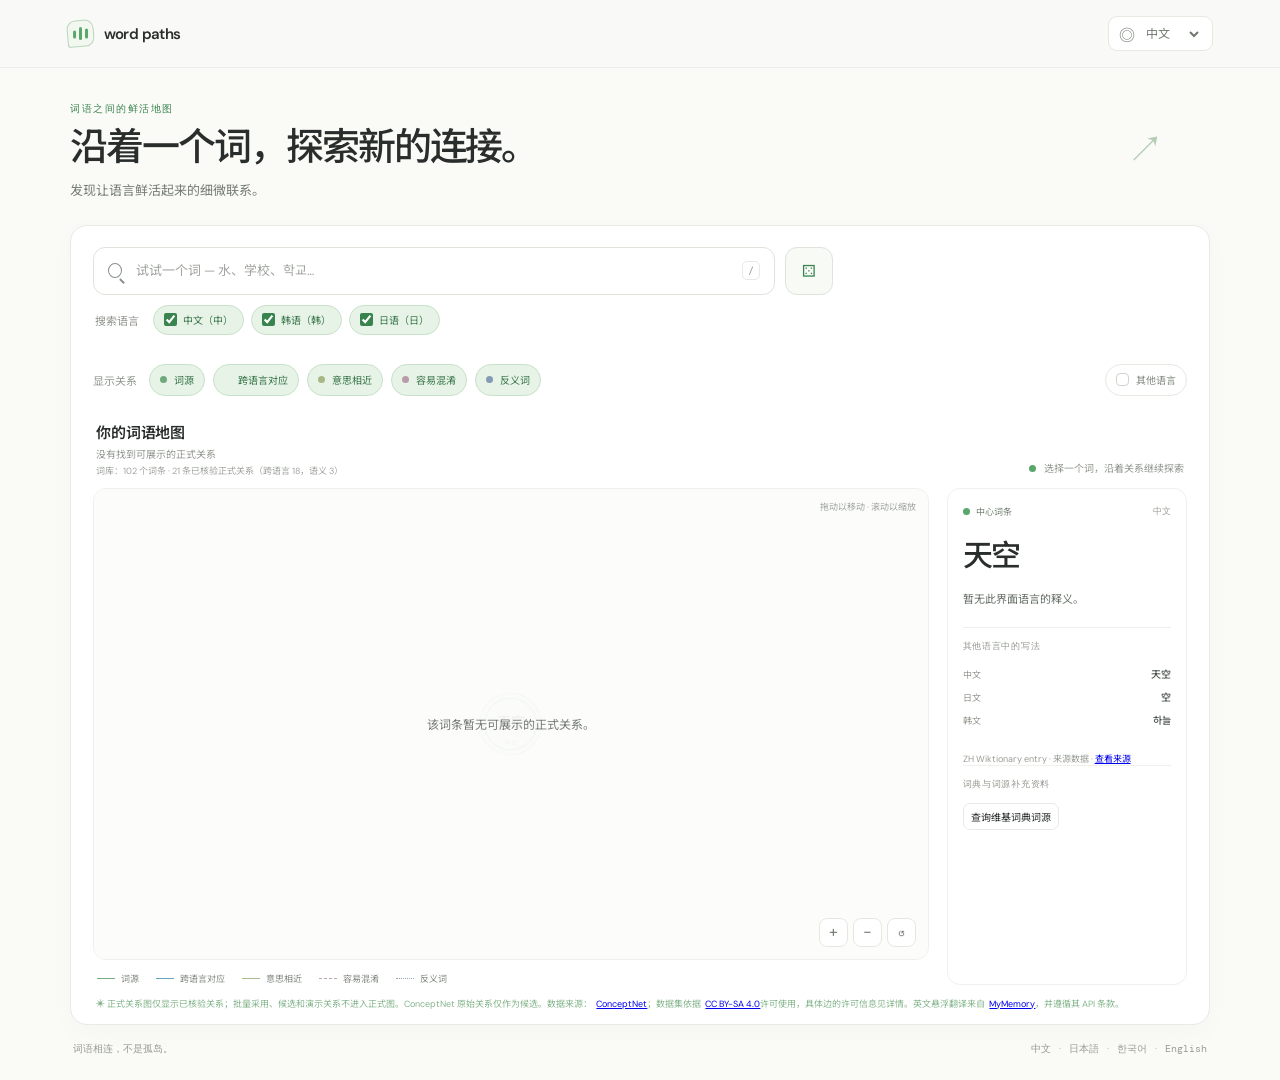
==== commit ce70b8a9: "Merge pull request #1 from sevenxyt48/feat/#1 Feat/#1 API & Add data" ====
--- a/word-paths/index.html
+++ b/word-paths/index.html
@@ -24,10 +24,10 @@
         <span class="sr-only" data-i18n="language.label">界面语言</span>
         <span class="language-globe" aria-hidden="true">◎</span>
         <select id="language">
+          <option value="en">English</option>
           <option value="zh" selected>中文</option>
-          <option value="en">English</option>
+          <option value="ja">日本語</option>
           <option value="ko">한국어</option>
-          <option value="ja">日本語</option>
         </select>
       </label>
     </header>
@@ -48,7 +48,7 @@
           <form id="search-form" class="search-row" role="search">
             <label class="search-box">
               <span class="search-icon" aria-hidden="true"></span>
-              <span class="sr-only" data-i18n="search.label">搜索中文、日文或韩文词汇</span>
+              <span class="sr-only" data-i18n="search.label">搜索中文、日文和韩文词汇</span>
               <input id="search" type="search" placeholder="试试一个词 — 水、学校、학교…" data-i18n-attr="placeholder:search.placeholder" autocomplete="off" aria-controls="search-candidates" aria-autocomplete="list">
               <kbd>/</kbd>
             </label>
@@ -84,6 +84,7 @@
             <button class="filter-chip" type="button" data-filter="similar" aria-pressed="true"><i class="filter-dot similar-dot"></i><span data-i18n="filter.similar">意思相近</span></button>
             <button class="filter-chip" type="button" data-filter="confusable" aria-pressed="true"><i class="filter-dot confusable-dot"></i><span data-i18n="filter.confusable">容易混淆</span></button>
             <button class="filter-chip" type="button" data-filter="antonym" aria-pressed="true"><i class="filter-dot antonym-dot"></i><span data-i18n="filter.antonym">反义词</span></button>
+            <button class="filter-chip other-filter" id="other-languages" type="button" aria-pressed="false"><span class="filter-check" aria-hidden="true"></span><span data-i18n="filter.otherLanguages">其他语言</span></button>
           </div>
         </div>
 
@@ -96,16 +97,10 @@
           <p class="graph-instruction"><span class="instruction-dot"></span> <span data-i18n="graph.instruction">选择一个词，沿着关系继续探索</span></p>
         </div>
 
-        <nav class="trail" id="trail" aria-label="探索路径" data-i18n-attr="aria-label:trail.label" hidden>
-          <button class="trail-back" id="trail-back" type="button" aria-label="返回上一个词" title="返回上一个词" data-i18n-attr="aria-label:trail.back" data-i18n-title="trail.back">←</button>
-          <div class="trail-steps" id="trail-steps"></div>
-        </nav>
-
         <div class="workspace">
           <div class="graph-column">
             <div class="graph-frame">
               <div id="graph" class="graph" role="region" aria-label="交互式词汇关系图" data-i18n-attr="aria-label:graph.label"></div>
-              <div id="graph-peek" class="graph-peek" role="status" aria-live="polite" hidden></div>
               <div id="graph-message" class="graph-message" role="status" hidden></div>
               <div class="graph-controls" aria-label="关系图控制" data-i18n-attr="aria-label:graph.controls">
                 <button id="zoom-in" type="button" aria-label="放大" data-i18n-attr="aria-label:graph.zoomIn">+</button>
--- a/word-paths/css/styles.css
+++ b/word-paths/css/styles.css
@@ -235,11 +235,13 @@
 .filter-chip:active { transform: scale(.97); }
 .filter-chip[aria-pressed="true"] { border-color: #c8e1c9; background: var(--pale-green); color: #39764a; }
 .filter-dot { width: 7px; height: 7px; border-radius: 50%; }
-.origin-dot { background: #2f9e5b; }
-.equivalent-dot { background: #2f7fb5; }
-.similar-dot { background: #c28a1f; }
-.confusable-dot { background: #a15c86; }
-.antonym-dot { background: #bf5a52; }
+.origin-dot { background: #70a97b; }
+.similar-dot { background: #a5b985; }
+.confusable-dot { background: #b99ca8; }
+.antonym-dot { background: #839bb5; }
+.other-filter { margin-left: auto; color: #858b83; }
+.filter-check { width: 13px; height: 13px; border: 1px solid #cfd4cc; border-radius: 4px; background: white; }
+.other-filter[aria-pressed="true"] .filter-check { border-color: var(--green); background: var(--green); box-shadow: inset 0 0 0 3px white; }
 
 .graph-heading { display: flex; justify-content: space-between; align-items: end; margin: 25px 3px 11px; }
 .graph-heading h2 { margin: 0 0 3px; font-size: 15px; font-weight: 600; letter-spacing: -.02em; }
@@ -257,17 +259,6 @@
 .graph-instruction { padding-bottom: 2px; }
 .instruction-dot { width: 7px; height: 7px; display: inline-block; margin-right: 5px; border-radius: 50%; background: var(--green); }
 
-.trail { display: flex; align-items: center; gap: 7px; margin: 0 3px 11px; padding: 7px 9px; border: 1px solid #eef0ea; border-radius: 10px; background: #fbfcf9; overflow-x: auto; }
-.trail[hidden] { display: none; }
-.trail-back { flex: 0 0 auto; width: 25px; height: 25px; display: grid; place-items: center; border: 1px solid #e3e7e0; border-radius: 7px; background: #fff; color: #6f7a71; cursor: pointer; font-size: 13px; }
-.trail-back:hover:not(:disabled) { border-color: #bcd7bd; color: var(--green-dark); }
-.trail-back:disabled { opacity: .45; cursor: default; }
-.trail-steps { display: flex; align-items: center; gap: 5px; min-width: 0; }
-.trail-step { flex: 0 0 auto; max-width: 170px; overflow: hidden; padding: 3px 7px; border: 1px solid transparent; border-radius: 7px; background: transparent; color: #6f786f; cursor: pointer; font-size: 11px; text-overflow: ellipsis; white-space: nowrap; }
-.trail-step:hover { border-color: #d6e7d6; background: #f2f8f0; color: #39764a; }
-.trail-step.is-current { border-color: #c8e1c9; background: var(--pale-green); color: #39764a; font-weight: 600; }
-.trail-sep { flex: 0 0 auto; color: #c4cac2; font-size: 10px; }
-
 .workspace { display: grid; grid-template-columns: minmax(0, 1fr) 240px; gap: 18px; }
 .graph-column { min-width: 0; }
 .graph-frame {
@@ -281,18 +272,19 @@
   background-size: 21px 21px;
 }
 
-.graph { position: relative; width: 100%; height: 470px; }
-.graph svg { position: absolute; inset: 0; width: 100%; height: 100%; display: block; overflow: hidden; touch-action: none; }
+.graph { width: 100%; height: 470px; }
+.graph svg { width: 100%; height: 100%; display: block; overflow: hidden; touch-action: none; }
 .graph-content { transform-origin: 0 0; }
-.graph-edge { fill: none; stroke: #cbd3c9; stroke-width: 2.6; vector-effect: non-scaling-stroke; }
-.graph-edge.edge-origin { stroke: #2f9e5b; }
-.graph-edge.edge-equivalent { stroke: #2f7fb5; }
-.graph-edge.edge-similar { stroke: #c28a1f; }
-.graph-edge.edge-confusable { stroke: #a15c86; stroke-dasharray: 6 4; }
-.graph-edge.edge-antonym { stroke: #bf5a52; stroke-dasharray: 2 5; stroke-width: 2.9; }
-.graph-edge.edge-unclassified { stroke: #8a918a; stroke-dasharray: 1 4; }
-.graph-edge.is-active { stroke-width: 4.2; }
-.graph-node { cursor: pointer; outline: none; transition: transform .5s cubic-bezier(.2, .8, .3, 1); }
+.graph-edge { fill: none; stroke: #d0d8cf; stroke-width: 1.5; vector-effect: non-scaling-stroke; }
+.graph-edge.edge-origin { stroke: #78ad81; }
+.graph-edge.edge-equivalent { stroke: #66a5bd; }
+.graph-edge.edge-similar { stroke: #a9ba8e; }
+.graph-edge.edge-confusable { stroke: #bba6af; stroke-dasharray: 4 4; }
+.graph-edge.edge-antonym { stroke: #92a6ba; stroke-dasharray: 2 4; }
+.graph-edge.edge-unclassified { stroke: #92978f; stroke-dasharray: 1 4; }
+.graph-edge.is-active { stroke: #58a86b; stroke-width: 2.4; }
+.edge-label { fill: #929990; font: 11px "DM Sans", "Noto Sans SC", sans-serif; text-anchor: middle; }
+.graph-node { cursor: pointer; outline: none; }
 .node-halo { fill: transparent; stroke: transparent; stroke-width: 1.5; }
 .node-core { fill: #fff; stroke: #d9ded7; stroke-width: 1.3; }
 .graph-node.is-center .node-core { fill: var(--pale-green); stroke: #75b480; stroke-width: 1.7; }
@@ -302,43 +294,23 @@
 .node-label { fill: #303631; font: 500 17px "DM Sans", "Noto Sans SC", "Noto Sans JP", "Noto Sans KR", sans-serif; text-anchor: middle; dominant-baseline: central; pointer-events: none; }
 .node-pinyin { fill: #858e84; font: 11px "DM Sans", sans-serif; text-anchor: middle; pointer-events: none; }
 .node-language { fill: #858e84; font: 8px "DM Sans", "Noto Sans SC", "Noto Sans JP", "Noto Sans KR", sans-serif; text-anchor: middle; pointer-events: none; }
-
+.node-alternates { font-size: 8px; }
 .node-center-dot { fill: #58a86b; }
 .graph-node.is-dimmed { opacity: .3; }
 .legend { display: flex; flex-wrap: wrap; gap: 17px; padding: 12px 4px 0; color: #838981; font-size: 9px; }
 .legend span { display: inline-flex; align-items: center; gap: 6px; }
-.legend-line { width: 18px; height: 0; border-top: 2.2px solid #cbd3c9; }
-.origin-line { border-color: #2f9e5b; }
-.equivalent-line { border-color: #2f7fb5; }
-.similar-line { border-color: #c28a1f; }
-.confusable-line { border-color: #a15c86; border-top-style: dashed; }
-.antonym-line { border-color: #bf5a52; border-top-style: dotted; }
+.legend-line { width: 18px; height: 0; border-top: 1.5px solid #d0d8cf; }
+.origin-line { border-color: #78ad81; }
+.equivalent-line { border-color: #66a5bd; }
+.similar-line { border-color: #a9ba8e; }
+.confusable-line { border-color: #bba6af; border-top-style: dashed; }
+.antonym-line { border-color: #92a6ba; border-top-style: dotted; }
 
 .graph-controls { position: absolute; right: 12px; bottom: 12px; display: flex; gap: 5px; }
 .graph-controls button { width: 29px; height: 29px; border: 1px solid #e5e8e1; border-radius: 8px; background: rgba(255,255,255,.94); color: #747c73; cursor: pointer; font-size: 16px; line-height: 1; }
 .graph-controls button:hover { border-color: #bfd6c0; color: var(--green-dark); }
 .graph-controls button:last-child { font-size: 14px; }
 .drag-hint { position: absolute; right: 12px; top: 11px; color: #a2a79f; font-size: 9px; pointer-events: none; }
-
-.graph-peek {
-  position: absolute;
-  top: 11px;
-  left: 12px;
-  z-index: 3;
-  width: min(238px, calc(100% - 112px));
-  padding: 10px 26px 10px 11px;
-  border: 1px solid #dfe6dc;
-  border-radius: 11px;
-  background: rgba(255, 255, 255, .97);
-  box-shadow: 0 8px 24px rgba(40, 55, 42, .12);
-}
-.graph-peek[hidden] { display: none; }
-.graph-peek-close { position: absolute; top: 4px; right: 5px; width: 21px; height: 21px; display: grid; place-items: center; border: 0; border-radius: 6px; background: transparent; color: #8d938b; cursor: pointer; font-size: 14px; line-height: 1; }
-.graph-peek-close:hover { background: #eef4ec; color: var(--green-dark); }
-.graph-peek-top { margin: 0 0 3px; color: #718074; font-size: 9px; letter-spacing: .02em; }
-.graph-peek-reading { margin: 0 0 4px; color: #92988f; font: 9px "DM Mono", sans-serif; }
-.graph-peek-meaning { margin: 0; color: #3c443d; font-size: 11px; line-height: 1.45; }
-.graph-peek-note { margin: 4px 0 0; color: #a2a79f; font-size: 9px; line-height: 1.4; }
 
 .details-panel { min-width: 0; padding: 16px 15px; border: 1px solid #eff0eb; border-radius: 13px; background: #fff; }
 .detail-topline { display: flex; justify-content: space-between; align-items: center; gap: 8px; }
@@ -349,7 +321,6 @@
 .detail-reading { margin: 0; color: #8b9188; font: 11px "DM Mono", "Noto Sans SC", sans-serif; }
 .detail-pos { margin: 8px 0 0; color: #858b83; font-size: 10px; }
 .detail-meaning { margin: 16px 0 18px; color: #656d65; font-size: 11px; line-height: 1.75; }
-.detail-meaning-note { display: block; margin-top: 5px; color: #a09c8e; font-size: 9px; line-height: 1.6; }
 .detail-section { padding: 12px 0; border-top: 1px solid #eff0eb; }
 .detail-section h3 { margin: 0 0 9px; color: #92978e; font: 500 9px "DM Mono", monospace; letter-spacing: .08em; text-transform: uppercase; }
 .source-enrichment-title { margin: 10px 0 5px; color: #798078; font-size: 10px; font-weight: 500; }
@@ -361,11 +332,6 @@
 .translation-row { display: flex; justify-content: space-between; align-items: baseline; gap: 8px; padding: 4px 0; color: #92978e; font-size: 9px; }
 .translation-row strong { color: #4b524c; font-size: 10px; font-weight: 500; text-align: right; }
 .translation-reading { display: block; margin-top: 2px; color: #9a9f98; font: 9px "DM Mono", sans-serif; }
-.translation-row.is-link { width: 100%; padding: 5px 6px; border: 1px solid transparent; border-radius: 7px; background: transparent; text-align: left; cursor: pointer; }
-.translation-row.is-link:hover, .translation-row.is-link:focus-visible { border-color: #d3e6d3; background: #f6faf4; }
-.translation-row.is-link.is-current { cursor: default; background: transparent; }
-.translation-unavailable { display: block; margin-top: 2px; color: #b1a69c; font: 9px "DM Mono", sans-serif; }
-.detail-language-hint { margin: 8px 0 0; padding: 7px 9px; border-radius: 7px; background: #fff8e8; color: #81632a; font-size: 9px; line-height: 1.6; }
 .relation-copy { margin: 0; color: #686f68; font-size: 10px; line-height: 1.7; }
 .relation-provenance { margin: 9px 0 0; color: #999e96; font-size: 9px; }
 .detail-empty { padding: 18px 0; }
@@ -390,6 +356,7 @@
   .explorer { padding-right: 16px; padding-left: 16px; }
   .graph-frame, .graph { height: 430px; min-height: 430px; }
   .filter-label { width: 100%; }
+  .other-filter { margin-left: 0; }
 }
 
 @media (max-width: 680px) {
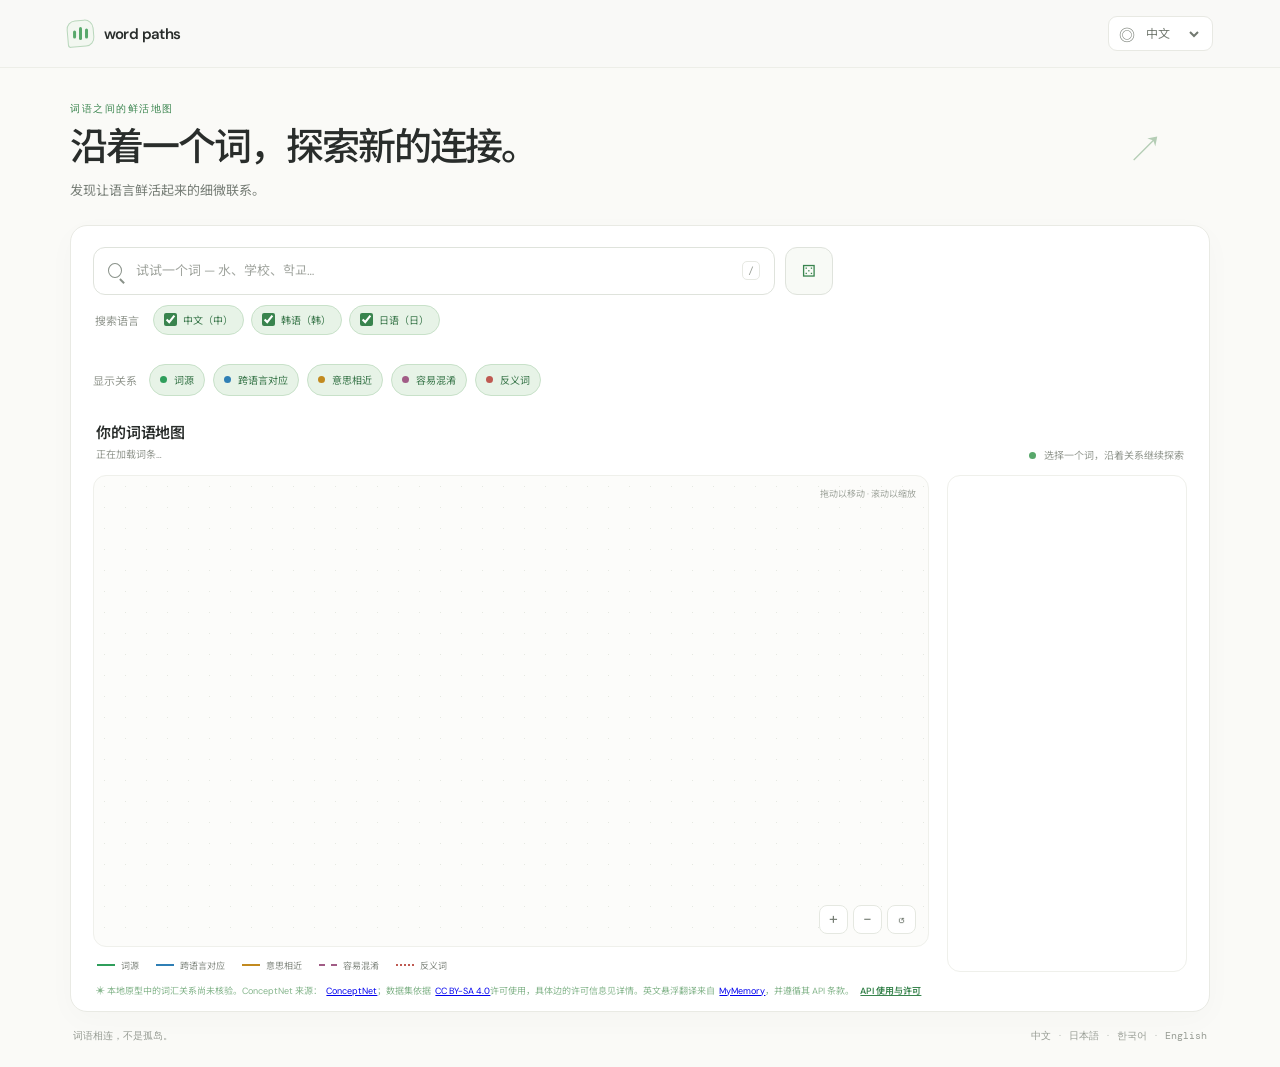
==== commit 72512690: "feat: add draggable graph nodes, peek entry links, and API licence page - Peek shows pronunciation i" ====
--- a/word-paths/index.html
+++ b/word-paths/index.html
@@ -24,10 +24,10 @@
         <span class="sr-only" data-i18n="language.label">界面语言</span>
         <span class="language-globe" aria-hidden="true">◎</span>
         <select id="language">
+          <option value="zh" selected>中文</option>
           <option value="en">English</option>
-          <option value="zh" selected>中文</option>
+          <option value="ko">한국어</option>
           <option value="ja">日本語</option>
-          <option value="ko">한국어</option>
         </select>
       </label>
     </header>
@@ -48,7 +48,7 @@
           <form id="search-form" class="search-row" role="search">
             <label class="search-box">
               <span class="search-icon" aria-hidden="true"></span>
-              <span class="sr-only" data-i18n="search.label">搜索中文、日文和韩文词汇</span>
+              <span class="sr-only" data-i18n="search.label">搜索中文、日文或韩文词汇</span>
               <input id="search" type="search" placeholder="试试一个词 — 水、学校、학교…" data-i18n-attr="placeholder:search.placeholder" autocomplete="off" aria-controls="search-candidates" aria-autocomplete="list">
               <kbd>/</kbd>
             </label>
@@ -84,7 +84,6 @@
             <button class="filter-chip" type="button" data-filter="similar" aria-pressed="true"><i class="filter-dot similar-dot"></i><span data-i18n="filter.similar">意思相近</span></button>
             <button class="filter-chip" type="button" data-filter="confusable" aria-pressed="true"><i class="filter-dot confusable-dot"></i><span data-i18n="filter.confusable">容易混淆</span></button>
             <button class="filter-chip" type="button" data-filter="antonym" aria-pressed="true"><i class="filter-dot antonym-dot"></i><span data-i18n="filter.antonym">反义词</span></button>
-            <button class="filter-chip other-filter" id="other-languages" type="button" aria-pressed="false"><span class="filter-check" aria-hidden="true"></span><span data-i18n="filter.otherLanguages">其他语言</span></button>
           </div>
         </div>
 
@@ -97,10 +96,16 @@
           <p class="graph-instruction"><span class="instruction-dot"></span> <span data-i18n="graph.instruction">选择一个词，沿着关系继续探索</span></p>
         </div>
 
+        <nav class="trail" id="trail" aria-label="探索路径" data-i18n-attr="aria-label:trail.label" hidden>
+          <button class="trail-back" id="trail-back" type="button" aria-label="返回上一个词" title="返回上一个词" data-i18n-attr="aria-label:trail.back" data-i18n-title="trail.back">←</button>
+          <div class="trail-steps" id="trail-steps"></div>
+        </nav>
+
         <div class="workspace">
           <div class="graph-column">
             <div class="graph-frame">
               <div id="graph" class="graph" role="region" aria-label="交互式词汇关系图" data-i18n-attr="aria-label:graph.label"></div>
+              <div id="graph-peek" class="graph-peek" role="status" aria-live="polite" hidden></div>
               <div id="graph-message" class="graph-message" role="status" hidden></div>
               <div class="graph-controls" aria-label="关系图控制" data-i18n-attr="aria-label:graph.controls">
                 <button id="zoom-in" type="button" aria-label="放大" data-i18n-attr="aria-label:graph.zoomIn">+</button>
@@ -120,7 +125,7 @@
 
           <aside class="details-panel" id="details" aria-live="polite" aria-label="词条详情" data-i18n-attr="aria-label:details.panel"></aside>
         </div>
-        <p class="dataset-note"><span data-i18n="dataset.prefix">✳ 本地原型中的词汇关系尚未核验。ConceptNet 来源：</span><a href="https://conceptnet.io/" target="_blank" rel="noreferrer" data-i18n="dataset.conceptnet">ConceptNet</a><span data-i18n="dataset.licensePrefix">；数据集依据</span><a href="https://creativecommons.org/licenses/by-sa/4.0/" target="_blank" rel="noreferrer" data-i18n="dataset.license">CC BY-SA 4.0</a><span data-i18n="dataset.licenseSuffix">许可使用，具体边的许可信息见详情。英文悬浮翻译来自</span><a href="https://mymemory.translated.net/terms-and-conditions" target="_blank" rel="noreferrer" data-i18n="dataset.mymemory">MyMemory</a><span data-i18n="dataset.suffix">，并遵循其 API 条款。</span></p>
+        <p class="dataset-note"><span data-i18n="dataset.prefix">✳ 本地原型中的词汇关系尚未核验。ConceptNet 来源：</span><a href="https://conceptnet.io/" target="_blank" rel="noreferrer" data-i18n="dataset.conceptnet">ConceptNet</a><span data-i18n="dataset.licensePrefix">；数据集依据</span><a href="https://creativecommons.org/licenses/by-sa/4.0/" target="_blank" rel="noreferrer" data-i18n="dataset.license">CC BY-SA 4.0</a><span data-i18n="dataset.licenseSuffix">许可使用，具体边的许可信息见详情。英文悬浮翻译来自</span><a href="https://mymemory.translated.net/terms-and-conditions" target="_blank" rel="noreferrer" data-i18n="dataset.mymemory">MyMemory</a><span data-i18n="dataset.suffix">，并遵循其 API 条款。</span> <a class="api-link" href="api.html" data-i18n="dataset.apiLink">API 使用与许可</a></p>
       </section>
 
       <footer class="page-footer">
--- a/word-paths/css/styles.css
+++ b/word-paths/css/styles.css
@@ -235,13 +235,11 @@
 .filter-chip:active { transform: scale(.97); }
 .filter-chip[aria-pressed="true"] { border-color: #c8e1c9; background: var(--pale-green); color: #39764a; }
 .filter-dot { width: 7px; height: 7px; border-radius: 50%; }
-.origin-dot { background: #70a97b; }
-.similar-dot { background: #a5b985; }
-.confusable-dot { background: #b99ca8; }
-.antonym-dot { background: #839bb5; }
-.other-filter { margin-left: auto; color: #858b83; }
-.filter-check { width: 13px; height: 13px; border: 1px solid #cfd4cc; border-radius: 4px; background: white; }
-.other-filter[aria-pressed="true"] .filter-check { border-color: var(--green); background: var(--green); box-shadow: inset 0 0 0 3px white; }
+.origin-dot { background: #2f9e5b; }
+.equivalent-dot { background: #2f7fb5; }
+.similar-dot { background: #c28a1f; }
+.confusable-dot { background: #a15c86; }
+.antonym-dot { background: #bf5a52; }
 
 .graph-heading { display: flex; justify-content: space-between; align-items: end; margin: 25px 3px 11px; }
 .graph-heading h2 { margin: 0 0 3px; font-size: 15px; font-weight: 600; letter-spacing: -.02em; }
@@ -259,6 +257,17 @@
 .graph-instruction { padding-bottom: 2px; }
 .instruction-dot { width: 7px; height: 7px; display: inline-block; margin-right: 5px; border-radius: 50%; background: var(--green); }
 
+.trail { display: flex; align-items: center; gap: 7px; margin: 0 3px 11px; padding: 7px 9px; border: 1px solid #eef0ea; border-radius: 10px; background: #fbfcf9; overflow-x: auto; }
+.trail[hidden] { display: none; }
+.trail-back { flex: 0 0 auto; width: 25px; height: 25px; display: grid; place-items: center; border: 1px solid #e3e7e0; border-radius: 7px; background: #fff; color: #6f7a71; cursor: pointer; font-size: 13px; }
+.trail-back:hover:not(:disabled) { border-color: #bcd7bd; color: var(--green-dark); }
+.trail-back:disabled { opacity: .45; cursor: default; }
+.trail-steps { display: flex; align-items: center; gap: 5px; min-width: 0; }
+.trail-step { flex: 0 0 auto; max-width: 170px; overflow: hidden; padding: 3px 7px; border: 1px solid transparent; border-radius: 7px; background: transparent; color: #6f786f; cursor: pointer; font-size: 11px; text-overflow: ellipsis; white-space: nowrap; }
+.trail-step:hover { border-color: #d6e7d6; background: #f2f8f0; color: #39764a; }
+.trail-step.is-current { border-color: #c8e1c9; background: var(--pale-green); color: #39764a; font-weight: 600; }
+.trail-sep { flex: 0 0 auto; color: #c4cac2; font-size: 10px; }
+
 .workspace { display: grid; grid-template-columns: minmax(0, 1fr) 240px; gap: 18px; }
 .graph-column { min-width: 0; }
 .graph-frame {
@@ -272,19 +281,19 @@
   background-size: 21px 21px;
 }
 
-.graph { width: 100%; height: 470px; }
-.graph svg { width: 100%; height: 100%; display: block; overflow: hidden; touch-action: none; }
+.graph { position: relative; width: 100%; height: 470px; }
+.graph svg { position: absolute; inset: 0; width: 100%; height: 100%; display: block; overflow: hidden; touch-action: none; }
 .graph-content { transform-origin: 0 0; }
-.graph-edge { fill: none; stroke: #d0d8cf; stroke-width: 1.5; vector-effect: non-scaling-stroke; }
-.graph-edge.edge-origin { stroke: #78ad81; }
-.graph-edge.edge-equivalent { stroke: #66a5bd; }
-.graph-edge.edge-similar { stroke: #a9ba8e; }
-.graph-edge.edge-confusable { stroke: #bba6af; stroke-dasharray: 4 4; }
-.graph-edge.edge-antonym { stroke: #92a6ba; stroke-dasharray: 2 4; }
-.graph-edge.edge-unclassified { stroke: #92978f; stroke-dasharray: 1 4; }
-.graph-edge.is-active { stroke: #58a86b; stroke-width: 2.4; }
-.edge-label { fill: #929990; font: 11px "DM Sans", "Noto Sans SC", sans-serif; text-anchor: middle; }
-.graph-node { cursor: pointer; outline: none; }
+.graph-edge { fill: none; stroke: #cbd3c9; stroke-width: 2.6; vector-effect: non-scaling-stroke; }
+.graph-edge.edge-origin { stroke: #2f9e5b; }
+.graph-edge.edge-equivalent { stroke: #2f7fb5; }
+.graph-edge.edge-similar { stroke: #c28a1f; }
+.graph-edge.edge-confusable { stroke: #a15c86; stroke-dasharray: 6 4; }
+.graph-edge.edge-antonym { stroke: #bf5a52; stroke-dasharray: 2 5; stroke-width: 2.9; }
+.graph-edge.edge-unclassified { stroke: #8a918a; stroke-dasharray: 1 4; }
+.graph-edge.is-active { stroke-width: 4.2; }
+.graph-node { cursor: grab; outline: none; transition: transform .5s cubic-bezier(.2, .8, .3, 1); }
+.graph-node.is-dragging { cursor: grabbing; transition: none; }
 .node-halo { fill: transparent; stroke: transparent; stroke-width: 1.5; }
 .node-core { fill: #fff; stroke: #d9ded7; stroke-width: 1.3; }
 .graph-node.is-center .node-core { fill: var(--pale-green); stroke: #75b480; stroke-width: 1.7; }
@@ -294,23 +303,44 @@
 .node-label { fill: #303631; font: 500 17px "DM Sans", "Noto Sans SC", "Noto Sans JP", "Noto Sans KR", sans-serif; text-anchor: middle; dominant-baseline: central; pointer-events: none; }
 .node-pinyin { fill: #858e84; font: 11px "DM Sans", sans-serif; text-anchor: middle; pointer-events: none; }
 .node-language { fill: #858e84; font: 8px "DM Sans", "Noto Sans SC", "Noto Sans JP", "Noto Sans KR", sans-serif; text-anchor: middle; pointer-events: none; }
-.node-alternates { font-size: 8px; }
+
 .node-center-dot { fill: #58a86b; }
 .graph-node.is-dimmed { opacity: .3; }
 .legend { display: flex; flex-wrap: wrap; gap: 17px; padding: 12px 4px 0; color: #838981; font-size: 9px; }
 .legend span { display: inline-flex; align-items: center; gap: 6px; }
-.legend-line { width: 18px; height: 0; border-top: 1.5px solid #d0d8cf; }
-.origin-line { border-color: #78ad81; }
-.equivalent-line { border-color: #66a5bd; }
-.similar-line { border-color: #a9ba8e; }
-.confusable-line { border-color: #bba6af; border-top-style: dashed; }
-.antonym-line { border-color: #92a6ba; border-top-style: dotted; }
+.legend-line { width: 18px; height: 0; border-top: 2.2px solid #cbd3c9; }
+.origin-line { border-color: #2f9e5b; }
+.equivalent-line { border-color: #2f7fb5; }
+.similar-line { border-color: #c28a1f; }
+.confusable-line { border-color: #a15c86; border-top-style: dashed; }
+.antonym-line { border-color: #bf5a52; border-top-style: dotted; }
 
 .graph-controls { position: absolute; right: 12px; bottom: 12px; display: flex; gap: 5px; }
 .graph-controls button { width: 29px; height: 29px; border: 1px solid #e5e8e1; border-radius: 8px; background: rgba(255,255,255,.94); color: #747c73; cursor: pointer; font-size: 16px; line-height: 1; }
 .graph-controls button:hover { border-color: #bfd6c0; color: var(--green-dark); }
 .graph-controls button:last-child { font-size: 14px; }
 .drag-hint { position: absolute; right: 12px; top: 11px; color: #a2a79f; font-size: 9px; pointer-events: none; }
+
+.graph-peek {
+  position: absolute;
+  top: 11px;
+  left: 12px;
+  z-index: 3;
+  width: min(238px, calc(100% - 112px));
+  padding: 10px 26px 10px 11px;
+  border: 1px solid #dfe6dc;
+  border-radius: 11px;
+  background: rgba(255, 255, 255, .97);
+  box-shadow: 0 8px 24px rgba(40, 55, 42, .12);
+}
+.graph-peek[hidden] { display: none; }
+.graph-peek-close { position: absolute; top: 4px; right: 5px; width: 21px; height: 21px; display: grid; place-items: center; border: 0; border-radius: 6px; background: transparent; color: #8d938b; cursor: pointer; font-size: 14px; line-height: 1; }
+.graph-peek-close:hover { background: #eef4ec; color: var(--green-dark); }
+.graph-peek-top { margin: 0 0 3px; color: #718074; font-size: 9px; letter-spacing: .02em; }
+.graph-peek-meaning { margin: 0; color: #3c443d; font-size: 11px; line-height: 1.45; }
+.graph-peek-note { margin: 4px 0 0; color: #a2a79f; font-size: 9px; line-height: 1.4; }
+.graph-peek-link { display: inline-block; margin-top: 7px; color: var(--green-dark); font-size: 9px; font-weight: 600; text-decoration: none; }
+.graph-peek-link:hover { text-decoration: underline; }
 
 .details-panel { min-width: 0; padding: 16px 15px; border: 1px solid #eff0eb; border-radius: 13px; background: #fff; }
 .detail-topline { display: flex; justify-content: space-between; align-items: center; gap: 8px; }
@@ -321,6 +351,7 @@
 .detail-reading { margin: 0; color: #8b9188; font: 11px "DM Mono", "Noto Sans SC", sans-serif; }
 .detail-pos { margin: 8px 0 0; color: #858b83; font-size: 10px; }
 .detail-meaning { margin: 16px 0 18px; color: #656d65; font-size: 11px; line-height: 1.75; }
+.detail-meaning-note { display: block; margin-top: 5px; color: #a09c8e; font-size: 9px; line-height: 1.6; }
 .detail-section { padding: 12px 0; border-top: 1px solid #eff0eb; }
 .detail-section h3 { margin: 0 0 9px; color: #92978e; font: 500 9px "DM Mono", monospace; letter-spacing: .08em; text-transform: uppercase; }
 .source-enrichment-title { margin: 10px 0 5px; color: #798078; font-size: 10px; font-weight: 500; }
@@ -332,6 +363,11 @@
 .translation-row { display: flex; justify-content: space-between; align-items: baseline; gap: 8px; padding: 4px 0; color: #92978e; font-size: 9px; }
 .translation-row strong { color: #4b524c; font-size: 10px; font-weight: 500; text-align: right; }
 .translation-reading { display: block; margin-top: 2px; color: #9a9f98; font: 9px "DM Mono", sans-serif; }
+.translation-row.is-link { width: 100%; padding: 5px 6px; border: 1px solid transparent; border-radius: 7px; background: transparent; text-align: left; cursor: pointer; }
+.translation-row.is-link:hover, .translation-row.is-link:focus-visible { border-color: #d3e6d3; background: #f6faf4; }
+.translation-row.is-link.is-current { cursor: default; background: transparent; }
+.translation-unavailable { display: block; margin-top: 2px; color: #b1a69c; font: 9px "DM Mono", sans-serif; }
+.detail-language-hint { margin: 8px 0 0; padding: 7px 9px; border-radius: 7px; background: #fff8e8; color: #81632a; font-size: 9px; line-height: 1.6; }
 .relation-copy { margin: 0; color: #686f68; font-size: 10px; line-height: 1.7; }
 .relation-provenance { margin: 9px 0 0; color: #999e96; font-size: 9px; }
 .detail-empty { padding: 18px 0; }
@@ -339,10 +375,15 @@
 .detail-empty h2 { margin: 0 0 7px; font-size: 16px; font-weight: 500; }
 .detail-empty p { margin: 0; color: #858b83; font-size: 10px; line-height: 1.7; }
 .connection-list { display: flex; flex-wrap: wrap; gap: 5px; margin-top: 12px; }
+.connection-group { margin-top: 2px; }
+.connection-group + .connection-group { margin-top: 11px; }
+.connection-group-title { margin: 0; color: #78857a; font-size: 9px; font-weight: 600; letter-spacing: .05em; }
+.connection-group .connection-list { margin-top: 6px; }
 .connection-chip { padding: 5px 7px; border: 1px solid #e7eae4; border-radius: 7px; background: white; cursor: pointer; font-size: 10px; }
 .connection-chip:hover { border-color: #b9d6bc; background: #f4f8f2; }
 
 .dataset-note { margin: 12px 3px 0; color: #9a9e97; font-size: 9px; }
+.api-link { color: var(--green-dark); font-weight: 600; }
 .dataset-note span { margin-right: 4px; color: #85b58c; }
 .page-footer { display: flex; justify-content: space-between; padding: 17px 3px 24px; color: #969b93; font: 10px "DM Mono", monospace; }
 .page-footer i { color: #c1c7bf; font-style: normal; }
@@ -350,13 +391,39 @@
 .graph-message[hidden] { display: none; }
 .sr-only { position: absolute; width: 1px; height: 1px; padding: 0; overflow: hidden; clip: rect(0, 0, 0, 0); white-space: nowrap; clip-path: inset(50%); }
 
+.api-shell { padding-bottom: 8px; }
+.api-welcome { padding-bottom: 18px; }
+.api-welcome h1 { font-size: clamp(25px, 3vw, 34px); }
+.api-welcome .welcome-copy { max-width: 760px; line-height: 1.65; }
+.api-content { padding: 22px 24px 26px; border: 1px solid #e9eae4; border-radius: 17px; background: var(--surface); box-shadow: 0 8px 30px rgba(40, 55, 42, .025); }
+.api-updated { margin: 0 0 20px; color: #92978e; font: 10px "DM Mono", "Noto Sans SC", "Noto Sans JP", "Noto Sans KR", monospace; line-height: 1.7; }
+.api-section-title { margin: 24px 0 12px; padding-top: 18px; border-top: 1px solid #eff0eb; color: #525a53; font-size: 14px; font-weight: 600; }
+.api-updated + .api-section-title { margin-top: 0; padding-top: 0; border-top: 0; }
+.api-grid { display: grid; grid-template-columns: repeat(auto-fit, minmax(300px, 1fr)); gap: 13px; }
+.api-card { padding: 14px 15px 15px; border: 1px solid #eef0ea; border-radius: 12px; background: #fcfdfb; }
+.api-card-title { margin: 0 0 11px; color: #2f3730; font-size: 12px; font-weight: 600; line-height: 1.45; }
+.api-meta { display: grid; grid-template-columns: 62px minmax(0, 1fr); gap: 7px 10px; margin: 0; }
+.api-meta-label { color: #98a096; font-size: 9px; font-weight: 500; letter-spacing: .03em; }
+.api-meta-value { margin: 0; color: #5f6760; font-size: 10px; line-height: 1.62; overflow-wrap: anywhere; }
+.api-value-link { color: var(--green-dark); text-decoration: none; }
+.api-value-link:hover { text-decoration: underline; }
+.api-excluded { display: grid; gap: 8px; margin: 0; padding: 0; list-style: none; }
+.api-excluded-item { padding: 10px 12px; border: 1px solid #f0efe8; border-radius: 10px; background: #fdfcf8; }
+.api-excluded-name { display: block; margin-bottom: 3px; color: #565d56; font-size: 11px; font-weight: 600; }
+.api-excluded-reason { color: #858b83; font-size: 10px; line-height: 1.65; }
+.api-notes { margin: 0; padding-left: 18px; color: #5f6760; font-size: 10px; line-height: 1.75; }
+.api-note { margin-bottom: 7px; }
+.api-note::marker { color: #98a096; font: 500 9px "DM Mono", monospace; }
+.api-back-row { margin: 18px 3px 0; }
+.api-back { color: var(--green-dark); font-size: 11px; font-weight: 500; text-decoration: none; }
+.api-back:hover { text-decoration: underline; }
+
 @media (max-width: 900px) {
   .page-shell { width: 93%; }
   .workspace { grid-template-columns: minmax(0, 1fr) 215px; gap: 12px; }
   .explorer { padding-right: 16px; padding-left: 16px; }
   .graph-frame, .graph { height: 430px; min-height: 430px; }
   .filter-label { width: 100%; }
-  .other-filter { margin-left: 0; }
 }
 
 @media (max-width: 680px) {
--- a/word-paths/css/animations.css
+++ b/word-paths/css/animations.css
@@ -118,6 +118,7 @@
     transform: none !important;
   }
   .graph-node { transition: none !important; }
+  .graph-node.is-dragging { transition: none !important; }
   .graph-edge {
     stroke-dashoffset: 0 !important;
   }
